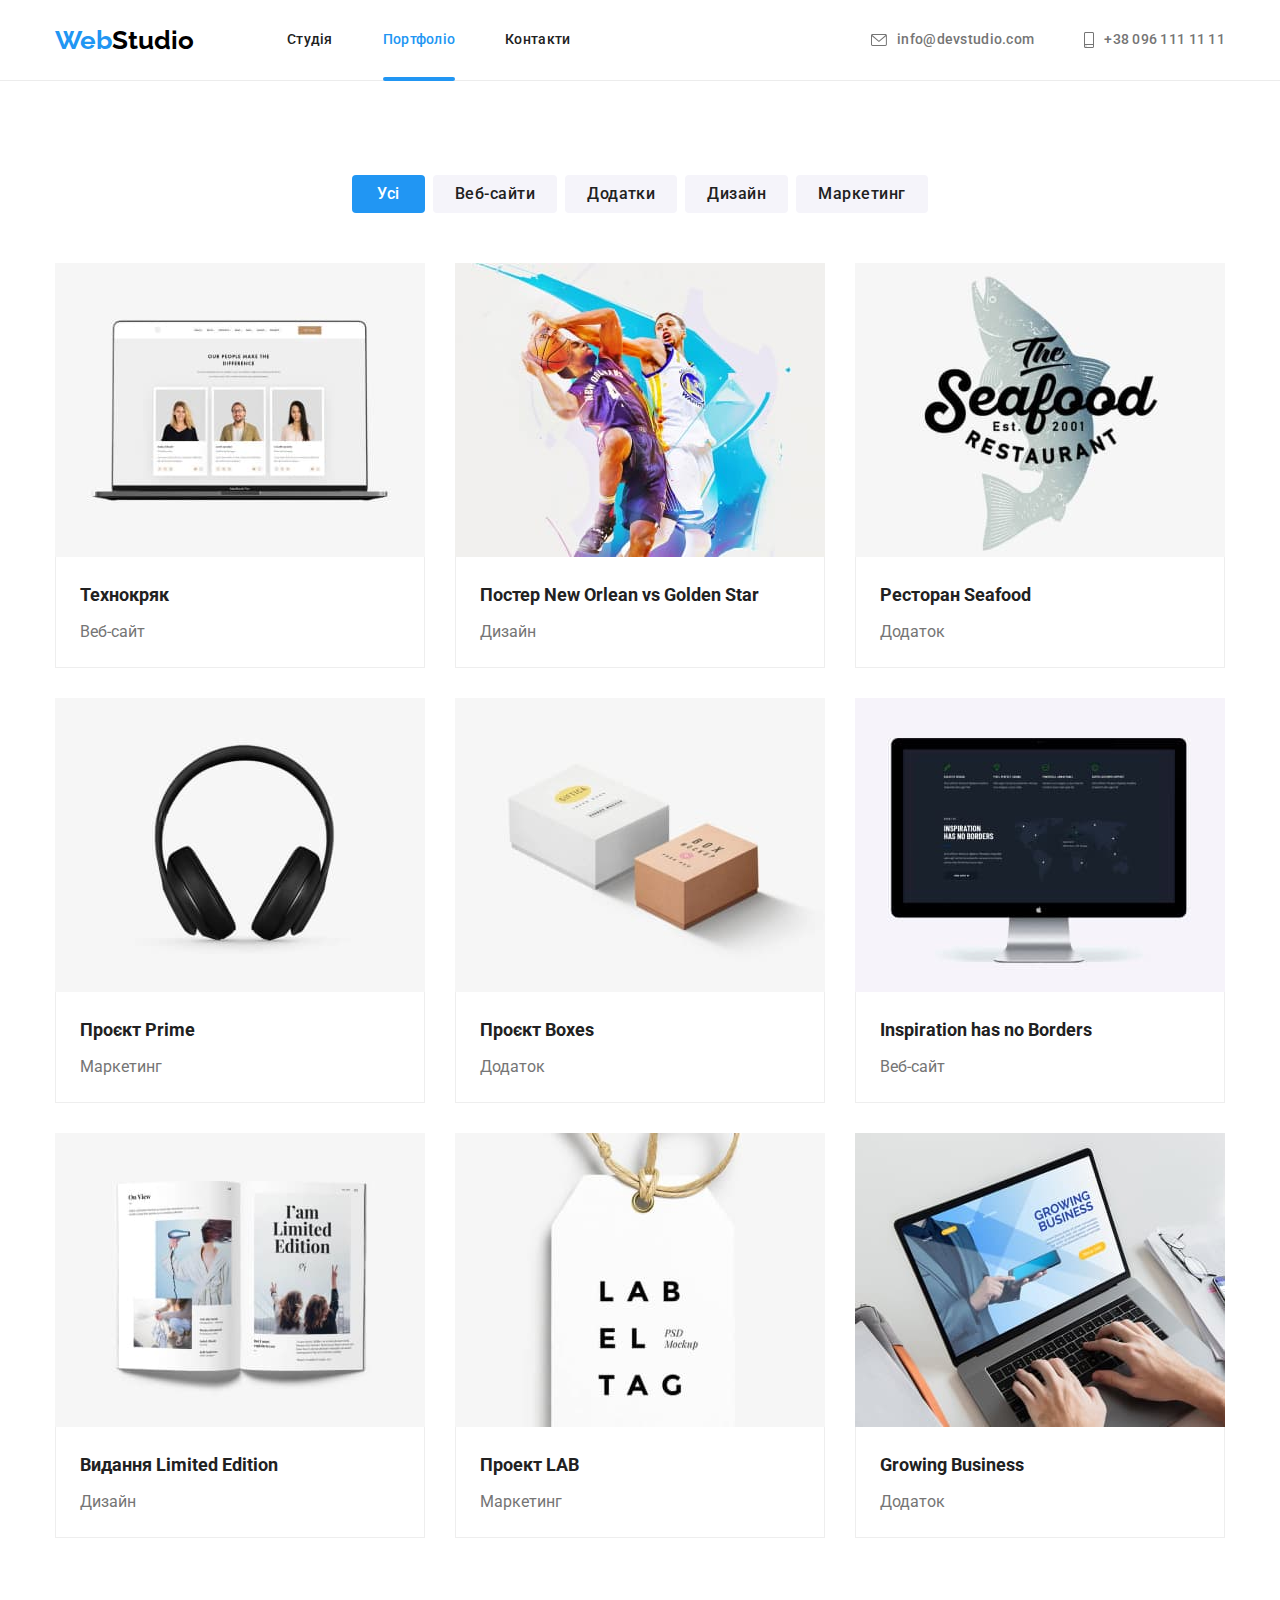
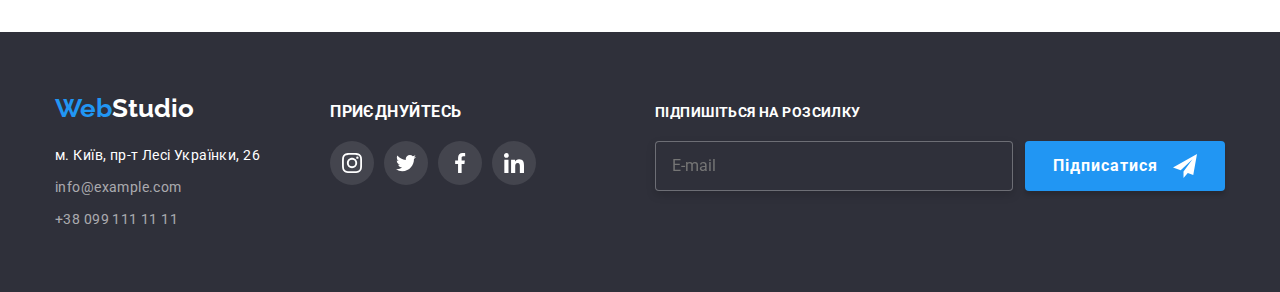
==== portfolio.html @ 2b9a538c "фото та футер" ====
<!DOCTYPE html>
<html lang="uk">
<head>
    <meta charset="UTF-8">
    <meta http-equiv="X-UA-Compatible" content="IE=edge">
    <meta name="viewport" content="width=device-width, initial-scale=1.0">
    <title>WebStudio</title>
    <link rel="preconnect" href="https://fonts.googleapis.com"> 
    <link rel="preconnect" href="https://fonts.gstatic.com" crossorigin> 
    <link href="https://fonts.googleapis.com/css2?family=Raleway:wght@700&family=Roboto:wght@400;500;700;900&display=swap" rel="stylesheet">
    <link rel="stylesheet" href="https://cdnjs.cloudflare.com/ajax/libs/modern-normalize/1.1.0/modern-normalize.min.css">
    <link rel="stylesheet" href="./css/main.min.css">
</head>
<body>
    <header class="header">
        <div class="conteiner">
            <nav class="navigation">  
                <span class="logo navigation__logo">
                    <a class="logo__wed link" href="/" lang="en">Web<span class="logo__studio--dark link">Studio</span> </a> 
                </span> 
                    <ul class="navigation__list link list">
                        <li class="navigation__page"> <a  class="navigation__link link" href="./index.html">Студія</a></li>
                        <li class="navigation__page"> <a class="navigation__link navigation__link--active link" href="./portfolio.html">Портфоліо</a></li>
                        <li class="navigation__page"> <a class="navigation__link link" href="#">Контакти</a></li>
                    </ul>
                </nav> 
                <ul class="contacts header__contacts list">
                    <li class="contacts__items">
                        <a href="moilto:info@devstudio.com" class="contacts__link link">
                            <svg class="contacts__icon" width="16" height="12"> 
                                <use href="./images/symbol-defs.svg#icon-envelope"></use>
                            </svg> 
                            info@devstudio.com </a></li>
                    <li class="contacts__items"> 
                        <a href="tel:+380961111111" class="contacts__link link">
                            <svg class="contacts__icon" width="10" height="16">
                                <use href="./images/symbol-defs.svg#icon-smartphone"></use>
                            </svg>
                            +38 096 111 11 11</a> 
                    </li> 
                </ul>
        </div>
    </header>
    <main>
        <section class="main section">
            <div class="choose conteiner">
                <h1 class="visually-hidden">Портфоліо робіт студії</h1>
                <ul class="choose__conteiner">
                    <li class="choose__list list">
                        <button class="choose__btn choose__btn--first choose__btn--active" type="button"> Усі </button>
                    </li>
                    <li class="choose__list list">
                        <button class="choose__btn" type="button"> Веб-сайти </button>
                    </li>
                    <li class="choose__list list">
                        <button class="choose__btn" type="button"> Додатки </button>
                    </li>
                    <li class="choose__list list">
                        <button class="choose__btn" type="button"> Дизайн </button>
                    </li>
                    <li class="choose__list list">
                        <button class="choose__btn" type="button"> Маркетинг </button>
                    </li>
                </ul>
                <ul class="portfolio main__portfolio list">
                    <li class="portfolio__list">
                        <a href="" class="portfolio__link link"> 
                            <div class="portfolio__box">
                                <img src="./images/project-1.jpg" alt="проект веб-сайта" class="portfolio__img" width="370">
                                    <div class="portfolio__overlay">
                                        <p class="portfolio__text">Ресурс пропонує комплексні пропозиції з різним рівнем функціоналу та сервісів. Все це дозволить відвідувачу отримати вичерпні відомості про компанію чи приватну особу.</p>
                                    </div>
                                </div>
                            <div class="portfolio__conteiner">
                                    <h2 class="portfolio__title"> Технокряк</h2>
                                    <p class="portfolio__after-title">Веб-сайт</p> 
                            </div> 
                        </a>     
                    </li>
                    <li class="portfolio__list">
                        <a href="" class="portfolio__link link"> 
                            <div class="portfolio__box">
                                <img src="./images/project-2.jpg" alt="проект дизайна" class="portfolio__img" width="370">
                                <div class="portfolio__overlay">
                                    <p class="portfolio__text">Ресурс пропонує комплексні пропозиції з різним рівнем функціоналу та сервісів. Все це дозволить відвідувачу отримати вичерпні відомості про компанію чи приватну особу.</p>
                                </div>
                            </div>
                            <div class="portfolio__conteiner">
                                <h2 class="portfolio__title">Постер <span lang="en"> New Orlean vs Golden Star</span></h2>
                                <p class="portfolio__after-title">Дизайн</p>
                            </div> 
                        </a>
                    </li>
                    <li class="portfolio__list">
                        <a href="" class="portfolio__link link"> 
                            <div class="portfolio__box">
                                <img src="./images/project-3.jpg" alt="проект приложения" class="portfolio__img" width="370">
                                <div class="portfolio__overlay">
                                    <p class="portfolio__text">Ресурс пропонує комплексні пропозиції з різним рівнем функціоналу та сервісів. Все це дозволить відвідувачу отримати вичерпні відомості про компанію чи приватну особу.</p>
                                </div>
                            </div>
                            <div class="portfolio__conteiner">
                                <h2 class="portfolio__title">Ресторан <span lang="en">Seafood</span></h2>
                                <p class="portfolio__after-title">Додаток</p>
                            </div> 
                        </a>
                    </li>
                    <li class="portfolio__list">
                        <a href="" class="portfolio__link link"> 
                            <div class="portfolio__box">
                                <img src="./images/project-4.jpg" alt="проект маркетинга" class="portfolio__img" width="370">
                                <div class="portfolio__overlay">
                                    <p class="portfolio__text">Ресурс пропонує комплексні пропозиції з різним рівнем функціоналу та сервісів. Все це дозволить відвідувачу отримати вичерпні відомості про компанію чи приватну особу.</p>
                                </div>
                            </div>  
                            <div class="portfolio__conteiner">
                                    <h2 class="portfolio__title">Проєкт <span lang="en">Prime</span></h2>
                                    <p class="portfolio__after-title">Маркетинг</p>
                            </div> 
                        </a>
                    </li>
                    <li class="portfolio__list">
                        <a href="" class="portfolio__link link"> 
                            <div class="portfolio__box">
                                <img src="./images/project-5.jpg" alt="проект маркетинга" class="portfolio__img" width="370">
                                <div class="portfolio__overlay">
                                    <p class="portfolio__text">Ресурс пропонує комплексні пропозиції з різним рівнем функціоналу та сервісів. Все це дозволить відвідувачу отримати вичерпні відомості про компанію чи приватну особу.</p>
                                </div>
                            </div>
                            <div class="portfolio__conteiner">
                                <h2 class="portfolio__title">Проєкт <span lang="en">Boxes</span></h2>
                                <p class="portfolio__after-title">Додаток</p>
                            </div> 
                        </a>
                    </li>
                    <li class="portfolio__list">
                        <a href="" class="portfolio__link link"> 
                            <div class="portfolio__box">
                                <img src="./images/project-6.jpg" alt="проект веб-сайта" class="portfolio__img" width="370">
                                <div class="portfolio__overlay">
                                    <p class="portfolio__text">Ресурс пропонує комплексні пропозиції з різним рівнем функціоналу та сервісів. Все це дозволить відвідувачу отримати вичерпні відомості про компанію чи приватну особу.</p>
                                </div>
                            </div>
                            <div class="portfolio__conteiner">
                                <h2 class="portfolio__title" lang="en">Inspiration has no Borders</h2>
                                <p class="portfolio__after-title">Веб-сайт</p>
                            </div> 
                        </a>
                    </li>
                    <li class="portfolio__list">
                        <a href="" class="portfolio__link link"> 
                            <div class="portfolio__box">
                                <img src="./images/project-7.jpg" alt="проект дизайна" class="portfolio__img" width="370">
                                <div class="portfolio__overlay">
                                    <p class="portfolio__text">Ресурс пропонує комплексні пропозиції з різним рівнем функціоналу та сервісів. Все це дозволить відвідувачу отримати вичерпні відомості про компанію чи приватну особу.</p>
                                </div>
                            </div>
                            <div class="portfolio__conteiner">
                                 <h2 class="portfolio__title">Видання <span lang="en">Limited Edition</span></h2>
                                 <p class="portfolio__after-title">Дизайн</p>
                            </div> 
                        </a>
                    </li>
                    <li class="portfolio__list">
                        <a href="" class="portfolio__link link">
                            <div class="portfolio__box">
                                <img src="./images/project-8.jpg" alt="поект маркетинга"  class="portfolio__img" width="370">
                                <div class="portfolio__overlay">
                                    <p class="portfolio__text">Ресурс пропонує комплексні пропозиції з різним рівнем функціоналу та сервісів. Все це дозволить відвідувачу отримати вичерпні відомості про компанію чи приватну особу.</p>
                                </div>
                            </div> 
                            <div class="portfolio__conteiner">
                                <h2 class="portfolio__title">Проект <span lang="en">LAB</span></h2>
                                <p class="portfolio__after-title">Маркетинг</p>
                            </div> </a>
                    </li>
                    <li class="portfolio__list">
                        <a href="" class="portfolio__link link"> 
                            <div class="portfolio__box">
                                <img src="./images/project-9.jpg" alt="проект додатку" class="portfolio__img" width="370">
                                <div class="portfolio__overlay">
                                    <p class="portfolio__text">Ресурс пропонує комплексні пропозиції з різним рівнем функціоналу та сервісів. Все це дозволить відвідувачу отримати вичерпні відомості про компанію чи приватну особу.</p>
                                </div>
                            </div>
                            <div class="portfolio__conteiner">
                                 <h2 class="portfolio__title" lang="en">Growing Business</h2>
                                <p class="portfolio__after-title">Додаток</p>
                            </div></a>
                    </li>
                </ul>
            </div>
        </section>
    </main>
    <footer class="footer">
        <div class="footer__conteiner conteiner"> 
            <div>
                <span class="logo footer__logo">
                    <a class="logo__wed link" href="/" lang="en">Web<span class="logo__studio--light link">Studio</span> </a> 
                </span> 
                 <address class="footer__contacts">
                    <ul class="footer__list">
                         <li class="footer__items list link">
                            <a href="https://goo.gl/maps/YGyB6HcbsNwQqxCWA" class="footer__address link"> м. Київ, пр-т Лесі Українки, 26</a>
                        </li>
                         <li class="footer__items list link">
                             <a href="moilto:info@example.com"  class="footer__mail link" target="_blank" rel="noopener noreferrer"> info@example.com </a>
                        </li>
                        <li class="footer__items list link">
                             <a href="tel:+380991111111" class="footer__tel link"> +38 099 111 11 11</a>
                        </li>
                    </ul> 
                 </address>
            </div>
            <div class="slogan footer__slogan">
                <p class="slogan__title">приєднуйтесь</p>
                <ul class="slogan__list profile">
                    <li class="profile__list list">
                        <a href="#" class="profile__link profile__link--footer">
                            <svg class="profile__icon" width="20" height="20">
                                <use href="./images/symbol-defs.svg#icon-instagram-2"></use>
                            </svg>
                        </a>
                    </li>
                    <li class="profile__list list">
                        <a href="#" class="profile__link profile__link--footer">
                            <svg class="profile__icon" width="20" height="20">
                                <use href="./images/symbol-defs.svg#icon-twitter-1"></use>
                            </svg>
                        </a>
                    </li>
                    <li class="profile__list list">
                        <a href="#" class="profile__link profile__link--footer">
                            <svg class="profile__icon" width="20" height="20">
                                <use href="./images/symbol-defs.svg#icon-facebook-1"></use>
                            </svg>
                        </a>
                    </li>
                    <li class="profile__list list">
                        <a href="#" class="profile__link profile__link--footer">
                            <svg class="profile__icon" width="20" height="20">
                                <use href="./images/symbol-defs.svg#icon-linkedin-1"></use>
                            </svg>
                        </a>
                    </li>
                </ul>
            </div>
            <div class="footer__form signature">
                <p class="signature__title">підпишіться на розсилку </p>
                <form class="signature__form">
                    <label class="signature__label" for="mail"></label>
                    <input  class="signature__input" type="email" name="mail" id="mail" placeholder="E-mail">
                    <button class="signature__btn" type="submit">Підписатися
                        <svg class="signature__icon" width="24" height="24">
                            <use href="./images/symbol-defs.svg#icon-icon-send"></use>
                        </svg>
                    </button>
                </form>
            </div>
        </div>   
    </footer>

</body>
</html>
---- css/main.min.css ----
:root{--header-color: #212121;--light-header-color:#FFFFFF;--text-color:#757575;--logo-accent-color: #2196F3;--logo-dark-color: #000000;--logo-light-color: #FFFFFF;--btn-color: #2196F3;--btn-portfolio-color: #F5F4FA;--active-color: #2196F3;--btn-text-active-color: #FFFFFF;--main-background-color: #FFFFFF;--hero-backgroud-color: #2F303A;--our-team-background-color: #F5F4FA;--after-hero-icon-background-color: #F5F4FA;--our-team-foto-background-color: #FFFFFF;--footer-background-color: #2F303A;--footer-address-color: rgba(255, 255, 255, 0.6)}p,h1,h2,h3,h4,h5,h6{margin:0}ul,ol{margin:0;padding:0}img{display:block;max-width:100%;width:100%;height:auto}.list{list-style:none}.link{text-decoration:none}body{font-family:"Roboto",sans-serif;color:var(--header-color);background:var(--main-background-color)}.visually-hidden{position:absolute;width:1px;height:1px;margin:-1px;border:0;padding:o;white-space:nowrap;clip-path:inset(100%);clip:rect(0 0 0 0);overflow:hidden}.conteiner{width:100%;max-width:1200px;padding:0 15px;margin-left:auto;margin-right:auto}@media screen and (min-width: 480px){.conteiner{max-width:480px}}@media screen and (min-width: 768px){.conteiner{max-width:768px}}@media screen and (min-width: 1200px){.conteiner{max-width:1200px}}.section{padding:60px 0px}@media screen and (min-width: 1200px){.section{padding:94px 0px}}.logo{font-family:"Raleway",sans-serif;font-size:26px;line-height:1.24;font-weight:700;font-weight:700;font-size:26px;line-height:1.24}.logo__wed{color:var(--logo-accent-color)}.logo__studio--dark{color:var(--logo-dark-color)}.logo__studio--light{color:var(--logo-light-color)}.header{border-bottom:1px solid #ececec}.header .conteiner{display:flex}@media screen and (max-width: 767px){.header{display:none}}.navigation{display:flex}.navigation__logo{margin-right:93px;padding-top:24px;padding-bottom:24px}.navigation__list{display:flex;align-items:center}.navigation__page:not(:last-child){margin-right:50px}.navigation__link{position:relative;display:block;padding:32px 0;color:inherit;font-size:14px;line-height:1.14;font-weight:500;letter-spacing:.02em;transition:color 250ms cubic-bezier(0.4, 0, 0.2, 1)}.navigation__link--active{color:var(--active-color)}.navigation__link--active::after{content:"";position:absolute;left:0;bottom:-1.5%;display:block;width:100%;height:4px;border-radius:2px;background-color:var(--active-color)}.header__contacts{display:flex;margin-left:auto}.contacts__items:not(:last-child){margin-right:50px}.contacts__link{display:flex;align-items:center;padding:32px 0;font-size:14px;line-height:1.14;font-weight:500;letter-spacing:.02em;color:var(--text-color);transition:color 250ms cubic-bezier(0.4, 0, 0.2, 1)}.contacts__link:hover,.contacts__link:focus{color:var(--active-color)}.contacts__icon{margin-right:10px;fill:currentColor}.navigation__page:hover,.navigation__page:focus{color:var(--active-color)}.hero{margin:0 auto;height:100%;width:480px;background:var(--hero-backgroud-color);background-image:linear-gradient(to right, rgba(47, 48, 58, 0.4), rgba(47, 48, 58, 0.4)),url(../images/bg.jpg);background-repeat:no-repeat;background-position:column}.hero .conteiner{width:696px}.hero__title{margin:0;margin-bottom:30px;font-size:44px;line-height:1.36;font-weight:900;letter-spacing:.06em;color:var(--light-header-color);text-align:center;text-transform:uppercase}.hero__btn{display:block;margin:0 auto;padding:10px 32px;background:var(--btn-color);box-shadow:0px 4px 4px rgba(0,0,0,.15);border-radius:4px;border:rgba(0,0,0,0);font-size:16px;line-height:1.87;font-weight:700;letter-spacing:.06em;font-family:inherit;color:var(--light-header-color);transition:background 250ms cubic-bezier(0.4, 0, 0.2, 1)}.hero__btn:hover{background:#188ceb}.after-hero__list{display:flex;flex-wrap:wrap;gap:30px}.after-hero__item{width:100%}@media screen and (min-width: 768px){.after-hero__item{width:calc((100% - 30px)/2)}}@media screen and (min-width: 1200px){.after-hero__item{width:calc((100% - 90px)/4)}}.after-hero__conteiner{height:120px;background-color:var(--after-hero-icon-background-color);border-radius:4px;display:flex;align-items:center;justify-content:center}.after-hero__subtitle{text-align:center;margin-top:30px;font-size:14px;line-height:1.14;font-weight:700;letter-spacing:.03em;text-transform:uppercase;color:var(--header-color)}@media screen and (min-width: 768px){.after-hero__subtitle{text-align:left}}.after-hero__text{margin-top:10px;font-size:14px;line-height:1.71;letter-spacing:.03em;font-size:14px;line-height:1.71;letter-spacing:.03em;color:var(--text-color)}.work{padding-top:0}@media screen and (max-width: 1199px){.work{display:none}}.work__heading{font-size:36px;line-height:1.16;font-weight:700;letter-spacing:.03em;text-align:center;text-align:center;color:var(--header-color)}.work__list{margin-top:50px;display:flex}.work__card:not(:last-child){margin-right:30px}.work__card{position:relative;display:block;max-width:100%;height:auto}.work__img{display:block;max-width:100%;height:auto}.work__overlay{position:absolute;background:rgba(47,48,58,.8);width:100%;height:70px;bottom:0;display:flex;justify-content:center;align-items:center}.work__text{font-size:14px;line-height:1.14;font-weight:700;letter-spacing:.03em;text-transform:uppercase;color:var(--light-header-color)}.team{background:var(--our-team-background-color)}.team__title{font-size:36px;line-height:1.16;font-weight:700;letter-spacing:.03em;text-align:center;text-align:center;color:var(--header-color)}.team__list{display:flex;flex-wrap:wrap;gap:30px;margin-top:50px}.team__items{width:100%}@media screen and (min-width: 768px){.team__items{width:calc((100% - 30px)/2)}}@media screen and (min-width: 1200px){.team__items{width:calc((100% - 90px)/4)}}.developer{background:var(--our-team-foto-background-color);box-shadow:0px 1px 3px rgba(0,0,0,.12),0px 1px 1px rgba(0,0,0,.14),0px 2px 1px rgba(0,0,0,.2);border-radius:0px 0px 4px 4px}.developer__conteiner{padding-top:30px;padding-bottom:24px}.developer__name{font-size:16px;line-height:1.18;font-weight:500;letter-spacing:.03em;text-align:center;color:var(--header-color)}.developer__job{margin-top:10px;text-align:center;font-size:16px;line-height:1.17;font-weight:400;letter-spacing:.03em;line-height:1.18;color:var(--text-color)}.developer__profile{display:flex;justify-content:center;gap:10px;margin-top:16px}.profile__list{display:flex;align-items:center;justify-content:center}.profile__link{display:flex;align-items:center;justify-content:center;width:44px;height:44px;border-radius:50%;color:#afb1b8;transition:color 250ms cubic-bezier(0.4, 0, 0.2, 1),background-color 250ms cubic-bezier(0.4, 0, 0.2, 1)}.profile__link:hover,.profile__link:focus{background-color:var(--active-color);color:#fff}.profile__icon{fill:currentColor}.profile__link--footer{color:#fff;background-color:rgba(255,255,255,.1)}.profile__link--footer:hover,.profile__link--footer:focus{background-color:var(--active-color)}.client__title{font-size:28px;line-height:1.17;font-weight:700;letter-spacing:.03em;text-align:center}.client__list{display:flex;flex-wrap:wrap;gap:30px;margin-top:30px}.client__items{width:calc((100% - 30px)/2)}@media screen and (min-width: 768px){.client__items{width:calc((100% - 60px)/3)}}@media screen and (min-width: 1200px){.client__items{width:calc((100% - 150px)/6)}}.client__wraper{display:flex;align-items:center;justify-content:center;height:92px;outline:rgba(0,0,0,0);border:1px solid #afb1b8;border-radius:4px;color:#afb1b8;transition:color 250ms cubic-bezier(0.4, 0, 0.2, 1),border-color 250ms cubic-bezier(0.4, 0, 0.2, 1)}.client__wraper:hover,.client__wraper:focus{color:var(--active-color);border-color:var(--active-color)}.client__icon{fill:currentColor}.footer{padding:60px 0;background:var(--footer-background-color)}.footer__conteiner{display:flex}@media screen and (max-width: 767px){.footer__conteiner{flex-direction:column}}@media screen and (min-width: 768px)and (max-width: 1199px){.footer__conteiner{flex-wrap:wrap;align-items:baseline}}@media screen and (min-width: 1200px){.footer__conteiner{align-items:baseline}}@media screen and (min-width: 768px)and (max-width: 1199px){.footer__wraper{padding-left:76px}}@media screen and (max-width: 1199px){.footer__logo{display:flex;justify-content:center}}.footer__contacts{margin-top:20px;font-style:normal}.footer__items:not(:first-child){margin-top:8px}.footer__address{font-size:14px;line-height:1.71;letter-spacing:.03em;color:var(--light-header-color);transition:color 250ms cubic-bezier(0.4, 0, 0.2, 1)}.footer__address:hover,.footer__address:focus{color:var(--active-color)}@media screen and (max-width: 1199px){.footer__address{display:flex;justify-content:center}}.footer__mail,.footer__tel{font-size:14px;line-height:1.71;letter-spacing:.03em;color:var(--footer-address-color);transition:color 250ms cubic-bezier(0.4, 0, 0.2, 1)}.footer__mail:hover,.footer__mail:focus,.footer__mail:hover,.footer__mail:focus,.footer__tel:hover,.footer__tel:focus,.footer__tel:hover,.footer__tel:focus{color:var(--active-color)}@media screen and (max-width: 1199px){.footer__mail,.footer__tel{display:flex;justify-content:center}}@media screen and (max-width: 767px){.footer__slogan{padding-top:60px}}@media screen and (min-width: 768px)and (max-width: 1199px){.footer__slogan{padding-right:89px;margin-left:auto}}@media screen and (min-width: 1200px){.footer__slogan{margin-left:70px}}.slogan__title{font-size:16px;line-height:1.14;font-weight:700;letter-spacing:.03em;text-transform:uppercase;color:var(--logo-light-color)}@media screen and (max-width: 1199px){.slogan__title{text-align:center}}.slogan__list{display:flex;justify-content:center;gap:10px;margin-top:20px}.footer__form{padding-top:60px}@media screen and (min-width: 768px)and (max-width: 1199px){.footer__form{width:100%;margin-left:auto;margin-right:auto}}@media screen and (min-width: 1200px){.footer__form{margin-left:auto;padding-top:0}}.signature__form{margin-top:20px;display:flex}@media screen and (max-width: 1199px){.signature__form{flex-direction:column}}@media screen and (min-width: 768px)and (max-width: 1199px){.signature__form{justify-content:center;align-items:center;margin-left:auto;margin-right:auto}}.signature__title{height:fit-content;font-size:14px;line-height:1.14;font-weight:700;letter-spacing:.03em;text-transform:uppercase;color:var(--logo-light-color)}@media screen and (max-width: 1199px){.signature__title{text-align:center}}.signature__input{padding:15px 16px;color:#fff;background-color:var(--footer-background-color);border:1px solid rgba(255,255,255,.3);filter:drop-shadow(0px 4px 4px rgba(0, 0, 0, 0.15));border-radius:4px;outline:none;transition:border-color 250ms cubic-bezier(0.4, 0, 0.2, 1)}.signature__input:hover,.signature__input:focus{border-color:var(--active-color)}@media screen and (max-width: 1199px){.signature__input{width:100%;max-width:450px}}@media screen and (min-width: 1200px){.signature__input{width:358px;margin-right:12px}}.signature__btn{position:relative;display:flex;align-items:center;width:200px;font-family:inherit;font-size:16px;line-height:1.87;font-weight:700;letter-spacing:.06em;color:var(--btn-text-active-color);background:var(--btn-color);box-shadow:0px 4px 4px rgba(0,0,0,.15);border-radius:4px;border:rgba(0,0,0,0);padding:0;padding-left:28px;cursor:pointer;margin-left:auto;margin-right:auto}@media screen and (max-width: 1199px){.signature__btn{height:50px;margin-top:20px}}.signature__icon{position:absolute;left:148px;top:13px;fill:currentColor}.choose__conteiner{display:flex;flex-wrap:wrap;gap:15px 8px;justify-content:flex-start}@media screen and (min-width: 768px){.choose__conteiner{justify-content:center}}.choose__btn{display:inline-block;text-align:center;padding:6px 22px;width:100%;font-family:inherit;font-size:16px;line-height:1.625;font-weight:500;letter-spacing:.03em;color:var(--header-color);background:var(--btn-portfolio-color);border:rgba(0,0,0,0);border-radius:4px;cursor:pointer;transition:background 250ms cubic-bezier(0.4, 0, 0.2, 1),color 250ms cubic-bezier(0.4, 0, 0.2, 1),box-shadow 250ms cubic-bezier(0.4, 0, 0.2, 1)}.choose__btn--first{padding:6px 25px}.choose__btn--active{background:var(--active-color);color:var(--btn-text-active-color)}.choose__btn:hover,.choose__btn:focus{background:var(--active-color);color:var(--btn-text-active-color);box-shadow:0px 3px 1px rgba(0,0,0,.1),0px 1px 2px rgba(0,0,0,.08),0px 2px 2px rgba(0,0,0,.12)}.main__portfolio{margin-top:50px;display:flex;flex-wrap:wrap;gap:30px}.portfolio__list{width:100%;transition:box-shadow 250ms cubic-bezier(0.4, 0, 0.2, 1)}.portfolio__list:hover,.portfolio__list:focus{box-shadow:0px 1px 1px rgba(0,0,0,.12),0px 4px 4px rgba(0,0,0,.06),1px 4px 6px rgba(0,0,0,.16)}@media screen and (min-width: 768px){.portfolio__list{width:calc((100% - 30px)/2)}}@media screen and (min-width: 1200px){.portfolio__list{width:calc((100% - 60px)/3)}}.portfolio__box{position:relative;overflow:hidden}.portfolio__overlay{position:absolute;top:0;left:0;background-color:rgba(33,150,243,.9);display:block;padding:77px 24px;transform:translateY(101%);transition:transform 250ms cubic-bezier(0.4, 0, 0.2, 1)}.portfolio__link:hover .portfolio__overlay,.portfolio__link:focus .portfolio__overlay{transform:translateY(0)}.portfolio__text{font-size:18px;line-height:1.56;font-weight:400;letter-spacing:.03em;color:var(--light-header-color)}.portfolio__link{display:flex;flex-direction:column}.portfolio__conteiner{flex-grow:1;padding:20px 24px;border:1px solid #eee;border-top:none}.portfolio__title{font-size:18px;line-height:2;font-weight:700;color:var(--header-color)}.portfolio__after-title{margin-top:4px;font-size:16px;line-height:1.87;color:var(--text-color)}.backdrop{position:fixed;top:0;left:0;width:100%;height:100%;background-color:rgba(0,0,0,.2);transition:opacity 250ms cubic-bezier(0.4, 0, 0.2, 1),visibility 250ms cubic-bezier(0.4, 0, 0.2, 1)}.backdrop.is-hidden{visibility:hidden;opacity:0;pointer-events:none}.backdrop.is-hidden .modal{transform:translate(-50%, -50%) scale(0.5)}.modal{position:absolute;top:50%;left:50%;transform:translate(-50%, -50%) scale(1);height:581px;width:528px;padding:40px;background-color:var(--main-background-color);box-shadow:0px 1px 3px rgba(0,0,0,.12),0px 1px 1px rgba(0,0,0,.14),0px 2px 1px rgba(0,0,0,.2);border-radius:4px;transition:transform 250ms cubic-bezier(0.4, 0, 0.2, 1)}.modal__btn{position:absolute;top:8px;right:8px;display:flex;align-items:center;justify-content:center;color:#212121;width:30px;height:30px;background-color:var(--main-background-color);border:1px solid rgba(0,0,0,.1);border-radius:50%;cursor:pointer}.modal__btn:hover,.modal__btn:focus{color:var(--active-color)}.modal__close-icon{fill:currentColor}.service__title{font-size:20px;line-height:1.15;font-weight:700;letter-spacing:.03em;text-align:center;margin-bottom:12px}.service__conteiner{display:flex;flex-direction:column;margin-bottom:10px}.service__label{margin-bottom:4px;font-size:12px;line-height:1.16;font-weight:400;letter-spacing:.01em;color:var(--text-color)}.service__wraper{position:relative}.service__input{font:inherit;width:100%;height:40px;padding-top:14px;padding-bottom:14px;padding-left:42px;border:1px solid rgba(33,33,33,.2);border-radius:4px;cursor:pointer;transition:border-color 250ms cubic-bezier(0.4, 0, 0.2, 1);outline:none}.service__input:focus,.service__input:hover{border-color:var(--active-color)}.service__icon{position:absolute;top:50%;left:15px;transform:translateY(-50%);display:inline-block;transition:fill 250ms cubic-bezier(0.4, 0, 0.2, 1)}.service__input:focus+.service__icon,.service__input:hover+.service__icon{fill:var(--active-color)}.service__coment{display:flex;flex-direction:column;margin-bottom:20px;font-size:12px;line-height:1.16;font-weight:400}.service__textare{padding:12px 16px;cursor:pointer;resize:none;outline:none;border:1px solid rgba(33,33,33,.2);border-radius:4px;transition:border-color 250ms cubic-bezier(0.4, 0, 0.2, 1)}.service__textare::placeholder{font-size:12px;line-height:1.16;font-weight:400;letter-spacing:.01em;color:rgba(117,117,117,.5)}.service__textare:focus,.service__textare:hover{border-color:var(--active-color)}.service__checkbox{margin-bottom:30px;padding:0 12px}.checkbox__label{display:flex;align-items:center;justify-content:space-evenly;font:inherit;font-size:14px;line-height:1.71;font-weight:400;letter-spacing:.03em;color:var(--text-color)}.checkbox__icon{width:16px;height:15px;border:2px solid #212121;border-radius:4px}.checkbox__input:checked~.checkbox__icon{border-color:var(--active-color);background-color:var(--active-color);background-image:url(../images/icon_check.svg);background-size:contain;background-origin:border-box}.checkbox__link{color:var(--active-color)}.service__btn{display:flex;align-items:center;text-align:center;margin-left:auto;margin-right:auto;padding:10px 52px;font:inherit;letter-spacing:.06em;color:var(--btn-text-active-color);background:var(--btn-color);box-shadow:0px 4px 4px rgba(0,0,0,.15);border-radius:4px;border:rgba(0,0,0,0);cursor:pointer;transition:background-color 250ms cubic-bezier(0.4, 0, 0.2, 1)}.service__btn:focus,.service__btn:hover{background-color:#188ce8}/*# sourceMappingURL=main.min.css.map */
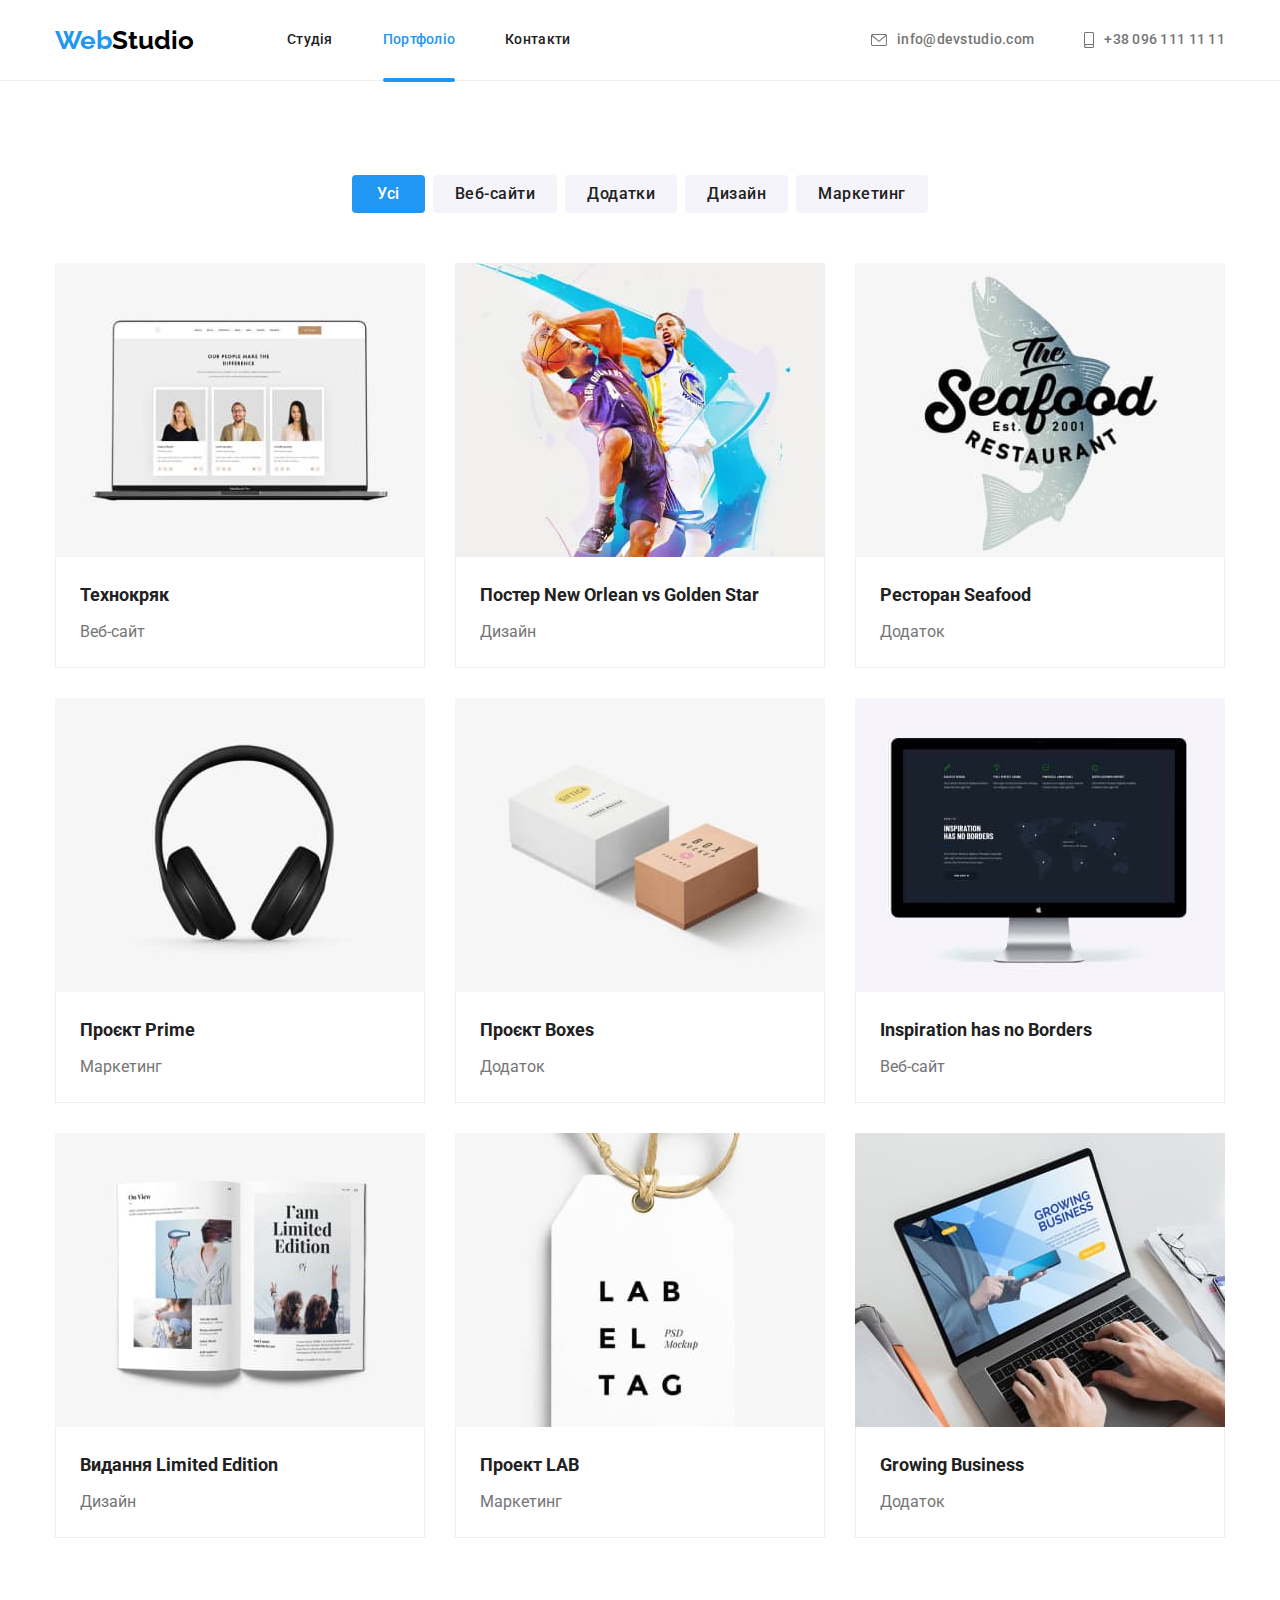
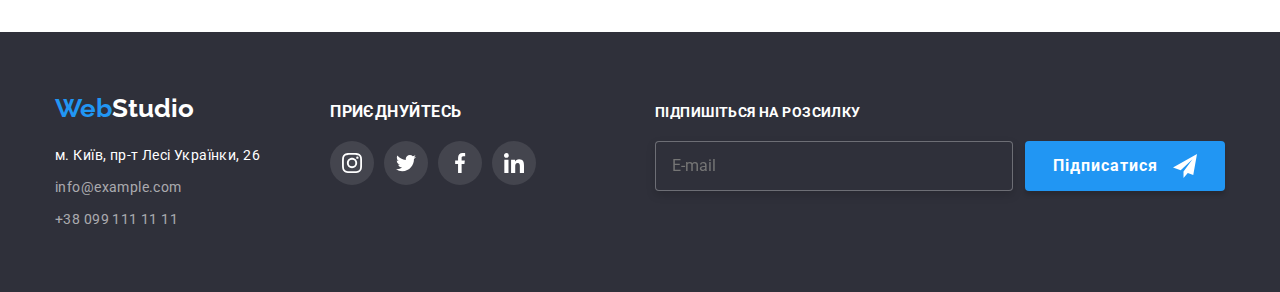
==== commit 7f061b4f: "студія, портфоліо" ====
--- a/portfolio.html
+++ b/portfolio.html
@@ -27,13 +27,13 @@
                 <ul class="contacts header__contacts list">
                     <li class="contacts__items">
                         <a href="moilto:info@devstudio.com" class="contacts__link link">
-                            <svg class="contacts__icon" width="16" height="12"> 
+                            <svg class="contacts__icon contacts__icon--mail"> 
                                 <use href="./images/symbol-defs.svg#icon-envelope"></use>
                             </svg> 
                             info@devstudio.com </a></li>
                     <li class="contacts__items"> 
                         <a href="tel:+380961111111" class="contacts__link link">
-                            <svg class="contacts__icon" width="10" height="16">
+                            <svg class="contacts__icon contacts__icon--tel">
                                 <use href="./images/symbol-defs.svg#icon-smartphone"></use>
                             </svg>
                             +38 096 111 11 11</a> 
@@ -66,7 +66,21 @@
                     <li class="portfolio__list">
                         <a href="" class="portfolio__link link"> 
                             <div class="portfolio__box">
-                                <img src="./images/project-1.jpg" alt="проект веб-сайта" class="portfolio__img" width="370">
+                                <picture>
+                                    <source srcset="./images/project-desk-1x-1.jpg 1x, 
+                                    ./images/project-desk-2x-1.jpg 2x"
+                                    media="(min-width: 1200px)"
+                                    />
+                                    <source srcset="./images/project-tab-1x-1.jpg 1x, 
+                                    ./images/project-tab-2x-1.jpg 2x"
+                                    media="(min-width: 768px)"
+                                    />
+                                    <source srcset="./images/project-mob-1x-1.jpg 1x, 
+                                    ./images/project-mob-2x-1.jpg 2x"
+                                    media="(max-width: 767px)"
+                                    />
+                                    <img src="./images/project-desk-1x-1.jpg" alt="проект веб-сайта" class="portfolio__img" width="370">
+                                </picture> 
                                     <div class="portfolio__overlay">
                                         <p class="portfolio__text">Ресурс пропонує комплексні пропозиції з різним рівнем функціоналу та сервісів. Все це дозволить відвідувачу отримати вичерпні відомості про компанію чи приватну особу.</p>
                                     </div>
@@ -80,7 +94,21 @@
                     <li class="portfolio__list">
                         <a href="" class="portfolio__link link"> 
                             <div class="portfolio__box">
-                                <img src="./images/project-2.jpg" alt="проект дизайна" class="portfolio__img" width="370">
+                                <picture>
+                                    <source srcset="./images/project-desk-1x-2.jpg 1x, 
+                                    ./images/project-desk-2x-2.jpg 2x"
+                                    media="(min-width: 1200px)"
+                                    />
+                                    <source srcset="./images/project-tab-1x-2.jpg 1x, 
+                                    ./images/project-tab-2x-2.jpg 2x"
+                                    media="(min-width: 768px)"
+                                    />
+                                    <source srcset="./images/project-mob-1x-2.jpg 1x, 
+                                    ./images/project-mob-2x-2.jpg 2x"
+                                    media="(max-width: 767px)"
+                                    />
+                                    <img src="./images/project-desk-1x-2.jpg" alt="проект дизайна" class="portfolio__img" width="370">
+                                </picture> 
                                 <div class="portfolio__overlay">
                                     <p class="portfolio__text">Ресурс пропонує комплексні пропозиції з різним рівнем функціоналу та сервісів. Все це дозволить відвідувачу отримати вичерпні відомості про компанію чи приватну особу.</p>
                                 </div>
@@ -94,7 +122,21 @@
                     <li class="portfolio__list">
                         <a href="" class="portfolio__link link"> 
                             <div class="portfolio__box">
-                                <img src="./images/project-3.jpg" alt="проект приложения" class="portfolio__img" width="370">
+                                <picture>
+                                    <source srcset="./images/project-desk-1x-3.jpg 1x, 
+                                    ./images/project-desk-2x-3.jpg 2x"
+                                    media="(min-width: 1200px)"
+                                    />
+                                    <source srcset="./images/project-tab-1x-3.jpg 1x, 
+                                    ./images/project-tab-2x-3.jpg 2x"
+                                    media="(min-width: 768px)"
+                                    />
+                                    <source srcset="./images/project-mob-1x-3.jpg 1x, 
+                                    ./images/project-mob-2x-3.jpg 2x"
+                                    media="(max-width: 767px)"
+                                    />
+                                    <img src="./images/project-desk-1x-3.jpg" alt="проект приложения" class="portfolio__img" width="370">
+                                </picture> 
                                 <div class="portfolio__overlay">
                                     <p class="portfolio__text">Ресурс пропонує комплексні пропозиції з різним рівнем функціоналу та сервісів. Все це дозволить відвідувачу отримати вичерпні відомості про компанію чи приватну особу.</p>
                                 </div>
@@ -108,7 +150,21 @@
                     <li class="portfolio__list">
                         <a href="" class="portfolio__link link"> 
                             <div class="portfolio__box">
-                                <img src="./images/project-4.jpg" alt="проект маркетинга" class="portfolio__img" width="370">
+                                <picture>
+                                    <source srcset="./images/project-desk-1x-4.jpg 1x, 
+                                    ./images/project-desk-2x-4.jpg 2x"
+                                    media="(min-width: 1200px)"
+                                    />
+                                    <source srcset="./images/project-tab-1x-4.jpg 1x, 
+                                    ./images/project-tab-2x-4.jpg 2x"
+                                    media="(min-width: 768px)"
+                                    />
+                                    <source srcset="./images/project-mob-1x-4.jpg 1x, 
+                                    ./images/project-mob-2x-4.jpg 2x"
+                                    media="(max-width: 767px)"
+                                    />
+                                    <img src="./images/project-desk-1x-4.jpg" alt="проект маркетинга" class="portfolio__img" width="370">
+                                </picture> 
                                 <div class="portfolio__overlay">
                                     <p class="portfolio__text">Ресурс пропонує комплексні пропозиції з різним рівнем функціоналу та сервісів. Все це дозволить відвідувачу отримати вичерпні відомості про компанію чи приватну особу.</p>
                                 </div>
@@ -122,7 +178,21 @@
                     <li class="portfolio__list">
                         <a href="" class="portfolio__link link"> 
                             <div class="portfolio__box">
-                                <img src="./images/project-5.jpg" alt="проект маркетинга" class="portfolio__img" width="370">
+                                <picture>
+                                    <source srcset="./images/project-desk-1x-5.jpg 1x, 
+                                    ./images/project-desk-2x-5.jpg 2x"
+                                    media="(min-width: 1200px)"
+                                    />
+                                    <source srcset="./images/project-tab-1x-5.jpg 1x, 
+                                    ./images/project-tab-2x-5.jpg 2x"
+                                    media="(min-width: 768px)"
+                                    />
+                                    <source srcset="./images/project-mob-1x-5.jpg 1x, 
+                                    ./images/project-mob-2x-5.jpg 2x"
+                                    media="(max-width: 767px)"
+                                    />
+                                    <img src="./images/project-desk-1x-5.jpg" alt="проект маркетинга" class="portfolio__img" width="370">
+                                </picture> 
                                 <div class="portfolio__overlay">
                                     <p class="portfolio__text">Ресурс пропонує комплексні пропозиції з різним рівнем функціоналу та сервісів. Все це дозволить відвідувачу отримати вичерпні відомості про компанію чи приватну особу.</p>
                                 </div>
@@ -136,7 +206,21 @@
                     <li class="portfolio__list">
                         <a href="" class="portfolio__link link"> 
                             <div class="portfolio__box">
-                                <img src="./images/project-6.jpg" alt="проект веб-сайта" class="portfolio__img" width="370">
+                                <picture>
+                                    <source srcset="./images/project-desk-1x-6.jpg 1x, 
+                                    ./images/project-desk-2x-6.jpg 2x"
+                                    media="(min-width: 1200px)"
+                                    />
+                                    <source srcset="./images/project-tab-1x-6.jpg 1x, 
+                                    ./images/project-tab-2x-6.jpg 2x"
+                                    media="(min-width: 768px)"
+                                    />
+                                    <source srcset="./images/project-mob-1x-6.jpg 1x, 
+                                    ./images/project-mob-2x-6.jpg 2x"
+                                    media="(max-width: 767px)"
+                                    />
+                                    <img src="./images/project-desk-1x-6.jpg" alt="проект веб-сайта" class="portfolio__img" width="370">
+                                </picture> 
                                 <div class="portfolio__overlay">
                                     <p class="portfolio__text">Ресурс пропонує комплексні пропозиції з різним рівнем функціоналу та сервісів. Все це дозволить відвідувачу отримати вичерпні відомості про компанію чи приватну особу.</p>
                                 </div>
@@ -150,7 +234,21 @@
                     <li class="portfolio__list">
                         <a href="" class="portfolio__link link"> 
                             <div class="portfolio__box">
-                                <img src="./images/project-7.jpg" alt="проект дизайна" class="portfolio__img" width="370">
+                                <picture>
+                                    <source srcset="./images/project-desk-1x-7.jpg 1x, 
+                                    ./images/project-desk-2x-7.jpg 2x"
+                                    media="(min-width: 1200px)"
+                                    />
+                                    <source srcset="./images/project-tab-1x-7.jpg 1x, 
+                                    ./images/project-tab-2x-7.jpg 2x"
+                                    media="(min-width: 768px)"
+                                    />
+                                    <source srcset="./images/project-mob-1x-7.jpg 1x, 
+                                    ./images/project-mob-2x-7.jpg 2x"
+                                    media="(max-width: 767px)"
+                                    />
+                                    <img src="./images/project-desk-1x-7.jpg" alt="проект дизайна" class="portfolio__img" width="370">
+                                </picture> 
                                 <div class="portfolio__overlay">
                                     <p class="portfolio__text">Ресурс пропонує комплексні пропозиції з різним рівнем функціоналу та сервісів. Все це дозволить відвідувачу отримати вичерпні відомості про компанію чи приватну особу.</p>
                                 </div>
@@ -164,7 +262,21 @@
                     <li class="portfolio__list">
                         <a href="" class="portfolio__link link">
                             <div class="portfolio__box">
-                                <img src="./images/project-8.jpg" alt="поект маркетинга"  class="portfolio__img" width="370">
+                                <picture>
+                                    <source srcset="./images/project-desk-1x-8.jpg 1x, 
+                                    ./images/project-desk-2x-8.jpg 2x"
+                                    media="(min-width: 1200px)"
+                                    />
+                                    <source srcset="./images/project-tab-1x-8.jpg 1x, 
+                                    ./images/project-tab-2x-8.jpg 2x"
+                                    media="(min-width: 768px)"
+                                    />
+                                    <source srcset="./images/project-mob-1x-8.jpg 1x, 
+                                    ./images/project-mob-2x-8.jpg 2x"
+                                    media="(max-width: 767px)"
+                                    />
+                                    <img src="./images/project-desk-1x-8.jpg" alt="поект маркетинга"  class="portfolio__img" width="370">
+                                </picture> 
                                 <div class="portfolio__overlay">
                                     <p class="portfolio__text">Ресурс пропонує комплексні пропозиції з різним рівнем функціоналу та сервісів. Все це дозволить відвідувачу отримати вичерпні відомості про компанію чи приватну особу.</p>
                                 </div>
@@ -177,7 +289,22 @@
                     <li class="portfolio__list">
                         <a href="" class="portfolio__link link"> 
                             <div class="portfolio__box">
-                                <img src="./images/project-9.jpg" alt="проект додатку" class="portfolio__img" width="370">
+                                <picture>
+                                    <source srcset="./images/project-desk-1x-9.jpg 1x, 
+                                    ./images/project-desk-2x-9.jpg 2x"
+                                    media="(min-width: 1200px)"
+                                    />
+                                    <source srcset="./images/project-tab-1x-9.jpg 1x, 
+                                    ./images/project-tab-2x-9.jpg 2x"
+                                    media="(min-width: 768px)"
+                                    />
+                                    <source srcset="./images/project-mob-1x-9.jpg 1x, 
+                                    ./images/project-mob-2x-9.jpg 2x"
+                                    media="(max-width: 767px)"
+                                    />
+                                    <img src="./images/project-desk-1x-9.jpg" alt="проект додатку" class="portfolio__img" width="370">
+                                </picture> 
+                                
                                 <div class="portfolio__overlay">
                                     <p class="portfolio__text">Ресурс пропонує комплексні пропозиції з різним рівнем функціоналу та сервісів. Все це дозволить відвідувачу отримати вичерпні відомості про компанію чи приватну особу.</p>
                                 </div>
--- a/css/main.min.css
+++ b/css/main.min.css
@@ -1 +1 @@
-:root{--header-color: #212121;--light-header-color:#FFFFFF;--text-color:#757575;--logo-accent-color: #2196F3;--logo-dark-color: #000000;--logo-light-color: #FFFFFF;--btn-color: #2196F3;--btn-portfolio-color: #F5F4FA;--active-color: #2196F3;--btn-text-active-color: #FFFFFF;--main-background-color: #FFFFFF;--hero-backgroud-color: #2F303A;--our-team-background-color: #F5F4FA;--after-hero-icon-background-color: #F5F4FA;--our-team-foto-background-color: #FFFFFF;--footer-background-color: #2F303A;--footer-address-color: rgba(255, 255, 255, 0.6)}p,h1,h2,h3,h4,h5,h6{margin:0}ul,ol{margin:0;padding:0}img{display:block;max-width:100%;width:100%;height:auto}.list{list-style:none}.link{text-decoration:none}body{font-family:"Roboto",sans-serif;color:var(--header-color);background:var(--main-background-color)}.visually-hidden{position:absolute;width:1px;height:1px;margin:-1px;border:0;padding:o;white-space:nowrap;clip-path:inset(100%);clip:rect(0 0 0 0);overflow:hidden}.conteiner{width:100%;max-width:1200px;padding:0 15px;margin-left:auto;margin-right:auto}@media screen and (min-width: 480px){.conteiner{max-width:480px}}@media screen and (min-width: 768px){.conteiner{max-width:768px}}@media screen and (min-width: 1200px){.conteiner{max-width:1200px}}.section{padding:60px 0px}@media screen and (min-width: 1200px){.section{padding:94px 0px}}.logo{font-family:"Raleway",sans-serif;font-size:26px;line-height:1.24;font-weight:700;font-weight:700;font-size:26px;line-height:1.24}.logo__wed{color:var(--logo-accent-color)}.logo__studio--dark{color:var(--logo-dark-color)}.logo__studio--light{color:var(--logo-light-color)}.header{border-bottom:1px solid #ececec}.header .conteiner{display:flex}@media screen and (max-width: 767px){.header{display:none}}.navigation{display:flex}.navigation__logo{margin-right:93px;padding-top:24px;padding-bottom:24px}.navigation__list{display:flex;align-items:center}.navigation__page:not(:last-child){margin-right:50px}.navigation__link{position:relative;display:block;padding:32px 0;color:inherit;font-size:14px;line-height:1.14;font-weight:500;letter-spacing:.02em;transition:color 250ms cubic-bezier(0.4, 0, 0.2, 1)}.navigation__link--active{color:var(--active-color)}.navigation__link--active::after{content:"";position:absolute;left:0;bottom:-1.5%;display:block;width:100%;height:4px;border-radius:2px;background-color:var(--active-color)}.header__contacts{display:flex;margin-left:auto}.contacts__items:not(:last-child){margin-right:50px}.contacts__link{display:flex;align-items:center;padding:32px 0;font-size:14px;line-height:1.14;font-weight:500;letter-spacing:.02em;color:var(--text-color);transition:color 250ms cubic-bezier(0.4, 0, 0.2, 1)}.contacts__link:hover,.contacts__link:focus{color:var(--active-color)}.contacts__icon{margin-right:10px;fill:currentColor}.navigation__page:hover,.navigation__page:focus{color:var(--active-color)}.hero{margin:0 auto;height:100%;width:480px;background:var(--hero-backgroud-color);background-image:linear-gradient(to right, rgba(47, 48, 58, 0.4), rgba(47, 48, 58, 0.4)),url(../images/bg.jpg);background-repeat:no-repeat;background-position:column}.hero .conteiner{width:696px}.hero__title{margin:0;margin-bottom:30px;font-size:44px;line-height:1.36;font-weight:900;letter-spacing:.06em;color:var(--light-header-color);text-align:center;text-transform:uppercase}.hero__btn{display:block;margin:0 auto;padding:10px 32px;background:var(--btn-color);box-shadow:0px 4px 4px rgba(0,0,0,.15);border-radius:4px;border:rgba(0,0,0,0);font-size:16px;line-height:1.87;font-weight:700;letter-spacing:.06em;font-family:inherit;color:var(--light-header-color);transition:background 250ms cubic-bezier(0.4, 0, 0.2, 1)}.hero__btn:hover{background:#188ceb}.after-hero__list{display:flex;flex-wrap:wrap;gap:30px}.after-hero__item{width:100%}@media screen and (min-width: 768px){.after-hero__item{width:calc((100% - 30px)/2)}}@media screen and (min-width: 1200px){.after-hero__item{width:calc((100% - 90px)/4)}}.after-hero__conteiner{height:120px;background-color:var(--after-hero-icon-background-color);border-radius:4px;display:flex;align-items:center;justify-content:center}.after-hero__subtitle{text-align:center;margin-top:30px;font-size:14px;line-height:1.14;font-weight:700;letter-spacing:.03em;text-transform:uppercase;color:var(--header-color)}@media screen and (min-width: 768px){.after-hero__subtitle{text-align:left}}.after-hero__text{margin-top:10px;font-size:14px;line-height:1.71;letter-spacing:.03em;font-size:14px;line-height:1.71;letter-spacing:.03em;color:var(--text-color)}.work{padding-top:0}@media screen and (max-width: 1199px){.work{display:none}}.work__heading{font-size:36px;line-height:1.16;font-weight:700;letter-spacing:.03em;text-align:center;text-align:center;color:var(--header-color)}.work__list{margin-top:50px;display:flex}.work__card:not(:last-child){margin-right:30px}.work__card{position:relative;display:block;max-width:100%;height:auto}.work__img{display:block;max-width:100%;height:auto}.work__overlay{position:absolute;background:rgba(47,48,58,.8);width:100%;height:70px;bottom:0;display:flex;justify-content:center;align-items:center}.work__text{font-size:14px;line-height:1.14;font-weight:700;letter-spacing:.03em;text-transform:uppercase;color:var(--light-header-color)}.team{background:var(--our-team-background-color)}.team__title{font-size:36px;line-height:1.16;font-weight:700;letter-spacing:.03em;text-align:center;text-align:center;color:var(--header-color)}.team__list{display:flex;flex-wrap:wrap;gap:30px;margin-top:50px}.team__items{width:100%}@media screen and (min-width: 768px){.team__items{width:calc((100% - 30px)/2)}}@media screen and (min-width: 1200px){.team__items{width:calc((100% - 90px)/4)}}.developer{background:var(--our-team-foto-background-color);box-shadow:0px 1px 3px rgba(0,0,0,.12),0px 1px 1px rgba(0,0,0,.14),0px 2px 1px rgba(0,0,0,.2);border-radius:0px 0px 4px 4px}.developer__conteiner{padding-top:30px;padding-bottom:24px}.developer__name{font-size:16px;line-height:1.18;font-weight:500;letter-spacing:.03em;text-align:center;color:var(--header-color)}.developer__job{margin-top:10px;text-align:center;font-size:16px;line-height:1.17;font-weight:400;letter-spacing:.03em;line-height:1.18;color:var(--text-color)}.developer__profile{display:flex;justify-content:center;gap:10px;margin-top:16px}.profile__list{display:flex;align-items:center;justify-content:center}.profile__link{display:flex;align-items:center;justify-content:center;width:44px;height:44px;border-radius:50%;color:#afb1b8;transition:color 250ms cubic-bezier(0.4, 0, 0.2, 1),background-color 250ms cubic-bezier(0.4, 0, 0.2, 1)}.profile__link:hover,.profile__link:focus{background-color:var(--active-color);color:#fff}.profile__icon{fill:currentColor}.profile__link--footer{color:#fff;background-color:rgba(255,255,255,.1)}.profile__link--footer:hover,.profile__link--footer:focus{background-color:var(--active-color)}.client__title{font-size:28px;line-height:1.17;font-weight:700;letter-spacing:.03em;text-align:center}.client__list{display:flex;flex-wrap:wrap;gap:30px;margin-top:30px}.client__items{width:calc((100% - 30px)/2)}@media screen and (min-width: 768px){.client__items{width:calc((100% - 60px)/3)}}@media screen and (min-width: 1200px){.client__items{width:calc((100% - 150px)/6)}}.client__wraper{display:flex;align-items:center;justify-content:center;height:92px;outline:rgba(0,0,0,0);border:1px solid #afb1b8;border-radius:4px;color:#afb1b8;transition:color 250ms cubic-bezier(0.4, 0, 0.2, 1),border-color 250ms cubic-bezier(0.4, 0, 0.2, 1)}.client__wraper:hover,.client__wraper:focus{color:var(--active-color);border-color:var(--active-color)}.client__icon{fill:currentColor}.footer{padding:60px 0;background:var(--footer-background-color)}.footer__conteiner{display:flex}@media screen and (max-width: 767px){.footer__conteiner{flex-direction:column}}@media screen and (min-width: 768px)and (max-width: 1199px){.footer__conteiner{flex-wrap:wrap;align-items:baseline}}@media screen and (min-width: 1200px){.footer__conteiner{align-items:baseline}}@media screen and (min-width: 768px)and (max-width: 1199px){.footer__wraper{padding-left:76px}}@media screen and (max-width: 1199px){.footer__logo{display:flex;justify-content:center}}.footer__contacts{margin-top:20px;font-style:normal}.footer__items:not(:first-child){margin-top:8px}.footer__address{font-size:14px;line-height:1.71;letter-spacing:.03em;color:var(--light-header-color);transition:color 250ms cubic-bezier(0.4, 0, 0.2, 1)}.footer__address:hover,.footer__address:focus{color:var(--active-color)}@media screen and (max-width: 1199px){.footer__address{display:flex;justify-content:center}}.footer__mail,.footer__tel{font-size:14px;line-height:1.71;letter-spacing:.03em;color:var(--footer-address-color);transition:color 250ms cubic-bezier(0.4, 0, 0.2, 1)}.footer__mail:hover,.footer__mail:focus,.footer__mail:hover,.footer__mail:focus,.footer__tel:hover,.footer__tel:focus,.footer__tel:hover,.footer__tel:focus{color:var(--active-color)}@media screen and (max-width: 1199px){.footer__mail,.footer__tel{display:flex;justify-content:center}}@media screen and (max-width: 767px){.footer__slogan{padding-top:60px}}@media screen and (min-width: 768px)and (max-width: 1199px){.footer__slogan{padding-right:89px;margin-left:auto}}@media screen and (min-width: 1200px){.footer__slogan{margin-left:70px}}.slogan__title{font-size:16px;line-height:1.14;font-weight:700;letter-spacing:.03em;text-transform:uppercase;color:var(--logo-light-color)}@media screen and (max-width: 1199px){.slogan__title{text-align:center}}.slogan__list{display:flex;justify-content:center;gap:10px;margin-top:20px}.footer__form{padding-top:60px}@media screen and (min-width: 768px)and (max-width: 1199px){.footer__form{width:100%;margin-left:auto;margin-right:auto}}@media screen and (min-width: 1200px){.footer__form{margin-left:auto;padding-top:0}}.signature__form{margin-top:20px;display:flex}@media screen and (max-width: 1199px){.signature__form{flex-direction:column}}@media screen and (min-width: 768px)and (max-width: 1199px){.signature__form{justify-content:center;align-items:center;margin-left:auto;margin-right:auto}}.signature__title{height:fit-content;font-size:14px;line-height:1.14;font-weight:700;letter-spacing:.03em;text-transform:uppercase;color:var(--logo-light-color)}@media screen and (max-width: 1199px){.signature__title{text-align:center}}.signature__input{padding:15px 16px;color:#fff;background-color:var(--footer-background-color);border:1px solid rgba(255,255,255,.3);filter:drop-shadow(0px 4px 4px rgba(0, 0, 0, 0.15));border-radius:4px;outline:none;transition:border-color 250ms cubic-bezier(0.4, 0, 0.2, 1)}.signature__input:hover,.signature__input:focus{border-color:var(--active-color)}@media screen and (max-width: 1199px){.signature__input{width:100%;max-width:450px}}@media screen and (min-width: 1200px){.signature__input{width:358px;margin-right:12px}}.signature__btn{position:relative;display:flex;align-items:center;width:200px;font-family:inherit;font-size:16px;line-height:1.87;font-weight:700;letter-spacing:.06em;color:var(--btn-text-active-color);background:var(--btn-color);box-shadow:0px 4px 4px rgba(0,0,0,.15);border-radius:4px;border:rgba(0,0,0,0);padding:0;padding-left:28px;cursor:pointer;margin-left:auto;margin-right:auto}@media screen and (max-width: 1199px){.signature__btn{height:50px;margin-top:20px}}.signature__icon{position:absolute;left:148px;top:13px;fill:currentColor}.choose__conteiner{display:flex;flex-wrap:wrap;gap:15px 8px;justify-content:flex-start}@media screen and (min-width: 768px){.choose__conteiner{justify-content:center}}.choose__btn{display:inline-block;text-align:center;padding:6px 22px;width:100%;font-family:inherit;font-size:16px;line-height:1.625;font-weight:500;letter-spacing:.03em;color:var(--header-color);background:var(--btn-portfolio-color);border:rgba(0,0,0,0);border-radius:4px;cursor:pointer;transition:background 250ms cubic-bezier(0.4, 0, 0.2, 1),color 250ms cubic-bezier(0.4, 0, 0.2, 1),box-shadow 250ms cubic-bezier(0.4, 0, 0.2, 1)}.choose__btn--first{padding:6px 25px}.choose__btn--active{background:var(--active-color);color:var(--btn-text-active-color)}.choose__btn:hover,.choose__btn:focus{background:var(--active-color);color:var(--btn-text-active-color);box-shadow:0px 3px 1px rgba(0,0,0,.1),0px 1px 2px rgba(0,0,0,.08),0px 2px 2px rgba(0,0,0,.12)}.main__portfolio{margin-top:50px;display:flex;flex-wrap:wrap;gap:30px}.portfolio__list{width:100%;transition:box-shadow 250ms cubic-bezier(0.4, 0, 0.2, 1)}.portfolio__list:hover,.portfolio__list:focus{box-shadow:0px 1px 1px rgba(0,0,0,.12),0px 4px 4px rgba(0,0,0,.06),1px 4px 6px rgba(0,0,0,.16)}@media screen and (min-width: 768px){.portfolio__list{width:calc((100% - 30px)/2)}}@media screen and (min-width: 1200px){.portfolio__list{width:calc((100% - 60px)/3)}}.portfolio__box{position:relative;overflow:hidden}.portfolio__overlay{position:absolute;top:0;left:0;background-color:rgba(33,150,243,.9);display:block;padding:77px 24px;transform:translateY(101%);transition:transform 250ms cubic-bezier(0.4, 0, 0.2, 1)}.portfolio__link:hover .portfolio__overlay,.portfolio__link:focus .portfolio__overlay{transform:translateY(0)}.portfolio__text{font-size:18px;line-height:1.56;font-weight:400;letter-spacing:.03em;color:var(--light-header-color)}.portfolio__link{display:flex;flex-direction:column}.portfolio__conteiner{flex-grow:1;padding:20px 24px;border:1px solid #eee;border-top:none}.portfolio__title{font-size:18px;line-height:2;font-weight:700;color:var(--header-color)}.portfolio__after-title{margin-top:4px;font-size:16px;line-height:1.87;color:var(--text-color)}.backdrop{position:fixed;top:0;left:0;width:100%;height:100%;background-color:rgba(0,0,0,.2);transition:opacity 250ms cubic-bezier(0.4, 0, 0.2, 1),visibility 250ms cubic-bezier(0.4, 0, 0.2, 1)}.backdrop.is-hidden{visibility:hidden;opacity:0;pointer-events:none}.backdrop.is-hidden .modal{transform:translate(-50%, -50%) scale(0.5)}.modal{position:absolute;top:50%;left:50%;transform:translate(-50%, -50%) scale(1);height:581px;width:528px;padding:40px;background-color:var(--main-background-color);box-shadow:0px 1px 3px rgba(0,0,0,.12),0px 1px 1px rgba(0,0,0,.14),0px 2px 1px rgba(0,0,0,.2);border-radius:4px;transition:transform 250ms cubic-bezier(0.4, 0, 0.2, 1)}.modal__btn{position:absolute;top:8px;right:8px;display:flex;align-items:center;justify-content:center;color:#212121;width:30px;height:30px;background-color:var(--main-background-color);border:1px solid rgba(0,0,0,.1);border-radius:50%;cursor:pointer}.modal__btn:hover,.modal__btn:focus{color:var(--active-color)}.modal__close-icon{fill:currentColor}.service__title{font-size:20px;line-height:1.15;font-weight:700;letter-spacing:.03em;text-align:center;margin-bottom:12px}.service__conteiner{display:flex;flex-direction:column;margin-bottom:10px}.service__label{margin-bottom:4px;font-size:12px;line-height:1.16;font-weight:400;letter-spacing:.01em;color:var(--text-color)}.service__wraper{position:relative}.service__input{font:inherit;width:100%;height:40px;padding-top:14px;padding-bottom:14px;padding-left:42px;border:1px solid rgba(33,33,33,.2);border-radius:4px;cursor:pointer;transition:border-color 250ms cubic-bezier(0.4, 0, 0.2, 1);outline:none}.service__input:focus,.service__input:hover{border-color:var(--active-color)}.service__icon{position:absolute;top:50%;left:15px;transform:translateY(-50%);display:inline-block;transition:fill 250ms cubic-bezier(0.4, 0, 0.2, 1)}.service__input:focus+.service__icon,.service__input:hover+.service__icon{fill:var(--active-color)}.service__coment{display:flex;flex-direction:column;margin-bottom:20px;font-size:12px;line-height:1.16;font-weight:400}.service__textare{padding:12px 16px;cursor:pointer;resize:none;outline:none;border:1px solid rgba(33,33,33,.2);border-radius:4px;transition:border-color 250ms cubic-bezier(0.4, 0, 0.2, 1)}.service__textare::placeholder{font-size:12px;line-height:1.16;font-weight:400;letter-spacing:.01em;color:rgba(117,117,117,.5)}.service__textare:focus,.service__textare:hover{border-color:var(--active-color)}.service__checkbox{margin-bottom:30px;padding:0 12px}.checkbox__label{display:flex;align-items:center;justify-content:space-evenly;font:inherit;font-size:14px;line-height:1.71;font-weight:400;letter-spacing:.03em;color:var(--text-color)}.checkbox__icon{width:16px;height:15px;border:2px solid #212121;border-radius:4px}.checkbox__input:checked~.checkbox__icon{border-color:var(--active-color);background-color:var(--active-color);background-image:url(../images/icon_check.svg);background-size:contain;background-origin:border-box}.checkbox__link{color:var(--active-color)}.service__btn{display:flex;align-items:center;text-align:center;margin-left:auto;margin-right:auto;padding:10px 52px;font:inherit;letter-spacing:.06em;color:var(--btn-text-active-color);background:var(--btn-color);box-shadow:0px 4px 4px rgba(0,0,0,.15);border-radius:4px;border:rgba(0,0,0,0);cursor:pointer;transition:background-color 250ms cubic-bezier(0.4, 0, 0.2, 1)}.service__btn:focus,.service__btn:hover{background-color:#188ce8}/*# sourceMappingURL=main.min.css.map */+:root{--header-color: #212121;--light-header-color:#FFFFFF;--text-color:#757575;--logo-accent-color: #2196F3;--logo-dark-color: #000000;--logo-light-color: #FFFFFF;--btn-color: #2196F3;--btn-portfolio-color: #F5F4FA;--active-color: #2196F3;--btn-text-active-color: #FFFFFF;--main-background-color: #FFFFFF;--hero-backgroud-color: #2F303A;--our-team-background-color: #F5F4FA;--after-hero-icon-background-color: #F5F4FA;--our-team-foto-background-color: #FFFFFF;--footer-background-color: #2F303A;--footer-address-color: rgba(255, 255, 255, 0.6)}p,h1,h2,h3,h4,h5,h6{margin:0}ul,ol{margin:0;padding:0}img{display:block;max-width:100%;width:100%;height:auto}.list{list-style:none}.link{text-decoration:none}body{font-family:"Roboto",sans-serif;color:var(--header-color);background:var(--main-background-color)}.visually-hidden{position:absolute;width:1px;height:1px;margin:-1px;border:0;padding:o;white-space:nowrap;clip-path:inset(100%);clip:rect(0 0 0 0);overflow:hidden}.conteiner{width:100%;padding:0 15px;margin-left:auto;margin-right:auto}@media screen and (min-width: 480px){.conteiner{max-width:480px}}@media screen and (min-width: 768px){.conteiner{max-width:768px}}@media screen and (min-width: 1200px){.conteiner{max-width:1200px}}.section{padding:60px 0px}@media screen and (min-width: 1200px){.section{padding:94px 0px}}.logo{font-family:"Raleway",sans-serif;font-size:24px;line-height:1.24;font-weight:700}@media screen and (min-width: 1200px){.logo{font-size:26px}}.logo__wed{color:var(--logo-accent-color)}.logo__studio--dark{color:var(--logo-dark-color)}.logo__studio--light{color:var(--logo-light-color)}.header{border-bottom:1px solid #ececec;width:100%}.header .conteiner{display:flex}.navigation{display:flex}.navigation__logo{padding:26px 0;margin-right:88px}@media screen and (min-width: 1200px){.navigation__logo{padding-top:24px;padding-bottom:24px;margin-right:93px}}.navigation__list{display:none}@media screen and (min-width: 768px){.navigation__list{display:flex;align-items:center}}@media screen and (max-width: 1199px){.navigation__list{margin-right:96px}}.navigation__page:not(:last-child){margin-right:50px}.navigation__link{position:relative;display:block;padding:32px 0;color:inherit;font-size:14px;line-height:1.14;font-weight:500;letter-spacing:.02em;transition:color 250ms cubic-bezier(0.4, 0, 0.2, 1)}.navigation__link--active{color:var(--active-color)}.navigation__link--active::after{content:"";position:absolute;left:0;bottom:-2%;display:block;width:100%;height:4px;border-radius:2px;background-color:var(--active-color)}.header__contacts{display:none}@media screen and (min-width: 768px)and (max-width: 1199px){.header__contacts{display:flex;flex-wrap:wrap;margin-right:auto;padding:21px 0}}@media screen and (min-width: 1200px){.header__contacts{display:flex;margin-left:auto}}@media screen and (max-width: 1199px){.contacts__items:not(:first-child){margin-top:10px}}@media screen and (min-width: 1200px){.contacts__items:not(:last-child){margin-right:50px}}.contacts__link{display:flex;align-items:center;font-size:12px;line-height:1.17;font-weight:500;letter-spacing:.02em;color:var(--text-color);transition:color 250ms cubic-bezier(0.4, 0, 0.2, 1)}@media screen and (min-width: 1200px){.contacts__link{font-size:14px;line-height:1.14;font-weight:500;letter-spacing:.02em;padding:32px 0}}.contacts__link:hover,.contacts__link:focus{color:var(--active-color)}.contacts__icon{margin-right:8px;fill:currentColor}@media screen and (min-width: 1200px){.contacts__icon{margin-right:10px}}.contacts__icon--mail{width:14px;height:10px}@media screen and (min-width: 1200px){.contacts__icon--mail{width:16px;height:12px}}.contacts__icon--tel{width:10px;height:14px}@media screen and (min-width: 1200px){.contacts__icon--tel{width:10px;height:16px}}.navigation__page:hover,.navigation__page:focus{color:var(--active-color)}.hero{margin:0 auto;height:100%;max-width:480px;width:100%;background-repeat:no-repeat;background-position:center;padding-top:118px;padding-bottom:118px;background:var(--hero-backgroud-color);background-image:linear-gradient(to right, rgba(47, 48, 58, 0.4), rgba(47, 48, 58, 0.4)),url(../../images/bg-mob-1x.jpg)}@media(min-device-pixel-ratio: 2),(-webkit-min-device-pixel-ratio: 2),(min-resolution: 192dpi),(min-resolution: 2dppx){.hero{background-image:linear-gradient(to right, rgba(47, 48, 58, 0.4), rgba(47, 48, 58, 0.4)),url(../../images/bg-mob-2x.jpg)}}@media screen and (min-width: 768px){.hero{max-width:768px;background-image:linear-gradient(to right, rgba(47, 48, 58, 0.4), rgba(47, 48, 58, 0.4)),url(../../images/bg-tab-1x.jpg)}}@media screen and (min-width: 768px)and (min-device-pixel-ratio: 2),screen and (min-width: 768px)and (-webkit-min-device-pixel-ratio: 2),screen and (min-width: 768px)and (min-resolution: 192dpi),screen and (min-width: 768px)and (min-resolution: 2dppx){.hero{background-image:linear-gradient(to right, rgba(47, 48, 58, 0.4), rgba(47, 48, 58, 0.4)),url(../../images/bg-tab-2x.jpg)}}@media screen and (min-width: 1200px){.hero{max-width:1600px;padding-top:200px;padding-bottom:200px;background-image:linear-gradient(to right, rgba(47, 48, 58, 0.4), rgba(47, 48, 58, 0.4)),url(../../images/bg-desk.jpg)}}@media screen and (min-width: 1200px)and (min-device-pixel-ratio: 2),screen and (min-width: 1200px)and (-webkit-min-device-pixel-ratio: 2),screen and (min-width: 1200px)and (min-resolution: 192dpi),screen and (min-width: 1200px)and (min-resolution: 2dppx){.hero{background-image:linear-gradient(to right, rgba(47, 48, 58, 0.4), rgba(47, 48, 58, 0.4)),url(../../images/bg-desk-2x.jpg)}}.hero .conteiner{max-width:360px;width:100%}@media screen and (min-width: 1200px){.hero .conteiner{max-width:696px}}.hero__title{margin:0;margin-bottom:30px;font-size:26px;line-height:1.61;font-weight:900;letter-spacing:.06em;color:var(--light-header-color);text-align:center;text-transform:uppercase}@media screen and (min-width: 1200px){.hero__title{font-size:44px;line-height:1.36;font-weight:900;letter-spacing:.06em}}.hero__btn{display:block;margin:0 auto;padding:10px 32px;background:var(--btn-color);box-shadow:0px 4px 4px rgba(0,0,0,.15);border-radius:4px;border:rgba(0,0,0,0);font-size:16px;line-height:1.87;font-weight:700;letter-spacing:.06em;font-family:inherit;color:var(--light-header-color);transition:background 250ms cubic-bezier(0.4, 0, 0.2, 1)}.hero__btn:hover{background:#188ceb}.after-hero__list{display:flex;flex-wrap:wrap;gap:30px}.after-hero__item{width:100%}@media screen and (min-width: 768px){.after-hero__item{width:calc((100% - 30px)/2)}}@media screen and (min-width: 1200px){.after-hero__item{width:calc((100% - 90px)/4)}}.after-hero__conteiner{height:120px;background-color:var(--after-hero-icon-background-color);border-radius:4px;display:flex;align-items:center;justify-content:center}.after-hero__subtitle{text-align:center;margin-top:30px;font-size:14px;line-height:1.14;font-weight:700;letter-spacing:.03em;text-transform:uppercase;color:var(--header-color)}@media screen and (min-width: 768px){.after-hero__subtitle{text-align:left}}.after-hero__text{margin-top:10px;font-size:14px;line-height:1.71;letter-spacing:.03em;font-size:14px;line-height:1.71;letter-spacing:.03em;color:var(--text-color)}.work{padding-top:0}@media screen and (max-width: 1199px){.work{display:none}}.work__heading{font-size:36px;line-height:1.16;font-weight:700;letter-spacing:.03em;text-align:center;text-align:center;color:var(--header-color)}.work__list{margin-top:50px;display:flex}.work__card:not(:last-child){margin-right:30px}.work__card{position:relative;display:block;max-width:100%;height:auto}.work__img{display:block;max-width:100%;height:auto}.work__overlay{position:absolute;background:rgba(47,48,58,.8);width:100%;height:70px;bottom:0;display:flex;justify-content:center;align-items:center}.work__text{font-size:14px;line-height:1.14;font-weight:700;letter-spacing:.03em;text-transform:uppercase;color:var(--light-header-color)}.team{background:var(--our-team-background-color)}.team__title{font-size:36px;line-height:1.16;font-weight:700;letter-spacing:.03em;text-align:center;text-align:center;color:var(--header-color)}.team__list{display:flex;flex-wrap:wrap;gap:30px;margin-top:50px}.team__items{width:100%}@media screen and (min-width: 768px){.team__items{width:calc((100% - 30px)/2)}}@media screen and (min-width: 1200px){.team__items{width:calc((100% - 90px)/4)}}.developer{background:var(--our-team-foto-background-color);box-shadow:0px 1px 3px rgba(0,0,0,.12),0px 1px 1px rgba(0,0,0,.14),0px 2px 1px rgba(0,0,0,.2);border-radius:0px 0px 4px 4px}.developer__conteiner{padding-top:30px;padding-bottom:24px}.developer__name{font-size:16px;line-height:1.18;font-weight:500;letter-spacing:.03em;text-align:center;color:var(--header-color)}.developer__job{margin-top:10px;text-align:center;font-size:16px;line-height:1.17;font-weight:400;letter-spacing:.03em;line-height:1.18;color:var(--text-color)}.developer__profile{display:flex;justify-content:center;gap:10px;margin-top:16px}.profile__list{display:flex;align-items:center;justify-content:center}.profile__link{display:flex;align-items:center;justify-content:center;width:44px;height:44px;border-radius:50%;color:#afb1b8;transition:color 250ms cubic-bezier(0.4, 0, 0.2, 1),background-color 250ms cubic-bezier(0.4, 0, 0.2, 1)}.profile__link:hover,.profile__link:focus{background-color:var(--active-color);color:#fff}.profile__icon{fill:currentColor}.profile__link--footer{color:#fff;background-color:rgba(255,255,255,.1)}.profile__link--footer:hover,.profile__link--footer:focus{background-color:var(--active-color)}.client__title{font-size:28px;line-height:1.17;font-weight:700;letter-spacing:.03em;text-align:center}.client__list{display:flex;flex-wrap:wrap;gap:30px;margin-top:30px}.client__items{width:calc((100% - 30px)/2)}@media screen and (min-width: 768px){.client__items{width:calc((100% - 60px)/3)}}@media screen and (min-width: 1200px){.client__items{width:calc((100% - 150px)/6)}}.client__wraper{display:flex;align-items:center;justify-content:center;height:92px;outline:rgba(0,0,0,0);border:1px solid #afb1b8;border-radius:4px;color:#afb1b8;transition:color 250ms cubic-bezier(0.4, 0, 0.2, 1),border-color 250ms cubic-bezier(0.4, 0, 0.2, 1)}.client__wraper:hover,.client__wraper:focus{color:var(--active-color);border-color:var(--active-color)}.client__icon{fill:currentColor}.footer{padding:60px 0;background:var(--footer-background-color)}.footer__conteiner{display:flex}@media screen and (max-width: 767px){.footer__conteiner{flex-direction:column}}@media screen and (min-width: 768px)and (max-width: 1199px){.footer__conteiner{flex-wrap:wrap;align-items:baseline}}@media screen and (min-width: 1200px){.footer__conteiner{align-items:baseline}}@media screen and (min-width: 768px)and (max-width: 1199px){.footer__wraper{padding-left:76px}}@media screen and (max-width: 1199px){.footer__logo{display:flex;justify-content:center}}.footer__contacts{margin-top:20px;font-style:normal}.footer__items:not(:first-child){margin-top:8px}.footer__address{font-size:14px;line-height:1.71;letter-spacing:.03em;color:var(--light-header-color);transition:color 250ms cubic-bezier(0.4, 0, 0.2, 1)}.footer__address:hover,.footer__address:focus{color:var(--active-color)}@media screen and (max-width: 1199px){.footer__address{display:flex;justify-content:center}}.footer__mail,.footer__tel{font-size:14px;line-height:1.71;letter-spacing:.03em;color:var(--footer-address-color);transition:color 250ms cubic-bezier(0.4, 0, 0.2, 1)}.footer__mail:hover,.footer__mail:focus,.footer__mail:hover,.footer__mail:focus,.footer__tel:hover,.footer__tel:focus,.footer__tel:hover,.footer__tel:focus{color:var(--active-color)}@media screen and (max-width: 1199px){.footer__mail,.footer__tel{display:flex;justify-content:center}}@media screen and (max-width: 767px){.footer__slogan{padding-top:60px}}@media screen and (min-width: 768px)and (max-width: 1199px){.footer__slogan{padding-right:89px;margin-left:auto}}@media screen and (min-width: 1200px){.footer__slogan{margin-left:70px}}.slogan__title{font-size:16px;line-height:1.14;font-weight:700;letter-spacing:.03em;text-transform:uppercase;color:var(--logo-light-color)}@media screen and (max-width: 1199px){.slogan__title{text-align:center}}.slogan__list{display:flex;justify-content:center;gap:10px;margin-top:20px}.footer__form{padding-top:60px}@media screen and (min-width: 768px)and (max-width: 1199px){.footer__form{width:100%;margin-left:auto;margin-right:auto}}@media screen and (min-width: 1200px){.footer__form{margin-left:auto;padding-top:0}}.signature__form{margin-top:20px;display:flex}@media screen and (max-width: 1199px){.signature__form{flex-direction:column}}@media screen and (min-width: 768px)and (max-width: 1199px){.signature__form{justify-content:center;align-items:center;margin-left:auto;margin-right:auto}}.signature__title{height:fit-content;font-size:14px;line-height:1.14;font-weight:700;letter-spacing:.03em;text-transform:uppercase;color:var(--logo-light-color)}@media screen and (max-width: 1199px){.signature__title{text-align:center}}.signature__input{padding:15px 16px;color:#fff;background-color:var(--footer-background-color);border:1px solid rgba(255,255,255,.3);filter:drop-shadow(0px 4px 4px rgba(0, 0, 0, 0.15));border-radius:4px;outline:none;transition:border-color 250ms cubic-bezier(0.4, 0, 0.2, 1)}.signature__input:hover,.signature__input:focus{border-color:var(--active-color)}@media screen and (max-width: 1199px){.signature__input{width:100%;max-width:450px}}@media screen and (min-width: 1200px){.signature__input{width:358px;margin-right:12px}}.signature__btn{position:relative;display:flex;align-items:center;width:200px;font-family:inherit;font-size:16px;line-height:1.87;font-weight:700;letter-spacing:.06em;color:var(--btn-text-active-color);background:var(--btn-color);box-shadow:0px 4px 4px rgba(0,0,0,.15);border-radius:4px;border:rgba(0,0,0,0);padding:0;padding-left:28px;cursor:pointer;margin-left:auto;margin-right:auto}@media screen and (max-width: 1199px){.signature__btn{height:50px;margin-top:20px}}.signature__icon{position:absolute;left:148px;top:13px;fill:currentColor}.choose__conteiner{display:flex;flex-wrap:wrap;gap:15px 8px;justify-content:flex-start}@media screen and (min-width: 768px){.choose__conteiner{justify-content:center}}.choose__btn{display:inline-block;text-align:center;padding:6px 22px;width:100%;font-family:inherit;font-size:16px;line-height:1.625;font-weight:500;letter-spacing:.03em;color:var(--header-color);background:var(--btn-portfolio-color);border:rgba(0,0,0,0);border-radius:4px;cursor:pointer;transition:background 250ms cubic-bezier(0.4, 0, 0.2, 1),color 250ms cubic-bezier(0.4, 0, 0.2, 1),box-shadow 250ms cubic-bezier(0.4, 0, 0.2, 1)}.choose__btn--first{padding:6px 25px}.choose__btn--active{background:var(--active-color);color:var(--btn-text-active-color)}.choose__btn:hover,.choose__btn:focus{background:var(--active-color);color:var(--btn-text-active-color);box-shadow:0px 3px 1px rgba(0,0,0,.1),0px 1px 2px rgba(0,0,0,.08),0px 2px 2px rgba(0,0,0,.12)}.main__portfolio{margin-top:50px;display:flex;flex-wrap:wrap;gap:30px}.portfolio__list{width:100%;transition:box-shadow 250ms cubic-bezier(0.4, 0, 0.2, 1)}.portfolio__list:hover,.portfolio__list:focus{box-shadow:0px 1px 1px rgba(0,0,0,.12),0px 4px 4px rgba(0,0,0,.06),1px 4px 6px rgba(0,0,0,.16)}@media screen and (min-width: 768px){.portfolio__list{width:calc((100% - 30px)/2)}}@media screen and (min-width: 1200px){.portfolio__list{width:calc((100% - 60px)/3)}}.portfolio__box{position:relative;overflow:hidden}.portfolio__overlay{position:absolute;overflow:auto;top:0;left:0;background-color:rgba(33,150,243,.9);display:block;padding:65px 24px;transform:translateY(101%);transition:transform 250ms cubic-bezier(0.4, 0, 0.2, 1)}.portfolio__link:hover .portfolio__overlay,.portfolio__link:focus .portfolio__overlay{transform:translateY(0)}@media screen and (min-width: 370px){.portfolio__overlay{padding:77px 24px}}.portfolio__text{font-size:16px;color:var(--light-header-color)}@media screen and (min-width: 390px){.portfolio__text{font-size:18px;line-height:1.56;font-weight:400;letter-spacing:.03em}}.portfolio__link{display:flex;flex-direction:column}.portfolio__conteiner{flex-grow:1;padding:20px 24px;border:1px solid #eee;border-top:none}.portfolio__title{font-size:14px;font-size:18px;line-height:2;font-weight:700;color:var(--header-color)}.portfolio__after-title{margin-top:4px;font-size:16px;line-height:1.87;color:var(--text-color)}.backdrop{position:fixed;top:0;left:0;width:100%;height:100%;background-color:rgba(0,0,0,.2);transition:opacity 250ms cubic-bezier(0.4, 0, 0.2, 1),visibility 250ms cubic-bezier(0.4, 0, 0.2, 1)}.backdrop.is-hidden{visibility:hidden;opacity:0;pointer-events:none}.backdrop.is-hidden .modal{transform:translate(-50%, -50%) scale(0.5)}.modal{position:absolute;top:50%;left:50%;transform:translate(-50%, -50%) scale(1);height:581px;width:528px;padding:40px;background-color:var(--main-background-color);box-shadow:0px 1px 3px rgba(0,0,0,.12),0px 1px 1px rgba(0,0,0,.14),0px 2px 1px rgba(0,0,0,.2);border-radius:4px;transition:transform 250ms cubic-bezier(0.4, 0, 0.2, 1)}.modal__btn{position:absolute;top:8px;right:8px;display:flex;align-items:center;justify-content:center;color:#212121;width:30px;height:30px;background-color:var(--main-background-color);border:1px solid rgba(0,0,0,.1);border-radius:50%;cursor:pointer}.modal__btn:hover,.modal__btn:focus{color:var(--active-color)}.modal__close-icon{fill:currentColor}.service__title{font-size:20px;line-height:1.15;font-weight:700;letter-spacing:.03em;text-align:center;margin-bottom:12px}.service__conteiner{display:flex;flex-direction:column;margin-bottom:10px}.service__label{margin-bottom:4px;font-size:12px;line-height:1.16;font-weight:400;letter-spacing:.01em;color:var(--text-color)}.service__wraper{position:relative}.service__input{font:inherit;width:100%;height:40px;padding-top:14px;padding-bottom:14px;padding-left:42px;border:1px solid rgba(33,33,33,.2);border-radius:4px;cursor:pointer;transition:border-color 250ms cubic-bezier(0.4, 0, 0.2, 1);outline:none}.service__input:focus,.service__input:hover{border-color:var(--active-color)}.service__icon{position:absolute;top:50%;left:15px;transform:translateY(-50%);display:inline-block;transition:fill 250ms cubic-bezier(0.4, 0, 0.2, 1)}.service__input:focus+.service__icon,.service__input:hover+.service__icon{fill:var(--active-color)}.service__coment{display:flex;flex-direction:column;margin-bottom:20px;font-size:12px;line-height:1.16;font-weight:400}.service__textare{padding:12px 16px;cursor:pointer;resize:none;outline:none;border:1px solid rgba(33,33,33,.2);border-radius:4px;transition:border-color 250ms cubic-bezier(0.4, 0, 0.2, 1)}.service__textare::placeholder{font-size:12px;line-height:1.16;font-weight:400;letter-spacing:.01em;color:rgba(117,117,117,.5)}.service__textare:focus,.service__textare:hover{border-color:var(--active-color)}.service__checkbox{margin-bottom:30px;padding:0 12px}.checkbox__label{display:flex;align-items:center;justify-content:space-evenly;font:inherit;font-size:14px;line-height:1.71;font-weight:400;letter-spacing:.03em;color:var(--text-color)}.checkbox__icon{width:16px;height:15px;border:2px solid #212121;border-radius:4px}.checkbox__input:checked~.checkbox__icon{border-color:var(--active-color);background-color:var(--active-color);background-image:url(../images/icon_check.svg);background-size:contain;background-origin:border-box}.checkbox__link{color:var(--active-color)}.service__btn{display:flex;align-items:center;text-align:center;margin-left:auto;margin-right:auto;padding:10px 52px;font:inherit;letter-spacing:.06em;color:var(--btn-text-active-color);background:var(--btn-color);box-shadow:0px 4px 4px rgba(0,0,0,.15);border-radius:4px;border:rgba(0,0,0,0);cursor:pointer;transition:background-color 250ms cubic-bezier(0.4, 0, 0.2, 1)}.service__btn:focus,.service__btn:hover{background-color:#188ce8}/*# sourceMappingURL=main.min.css.map */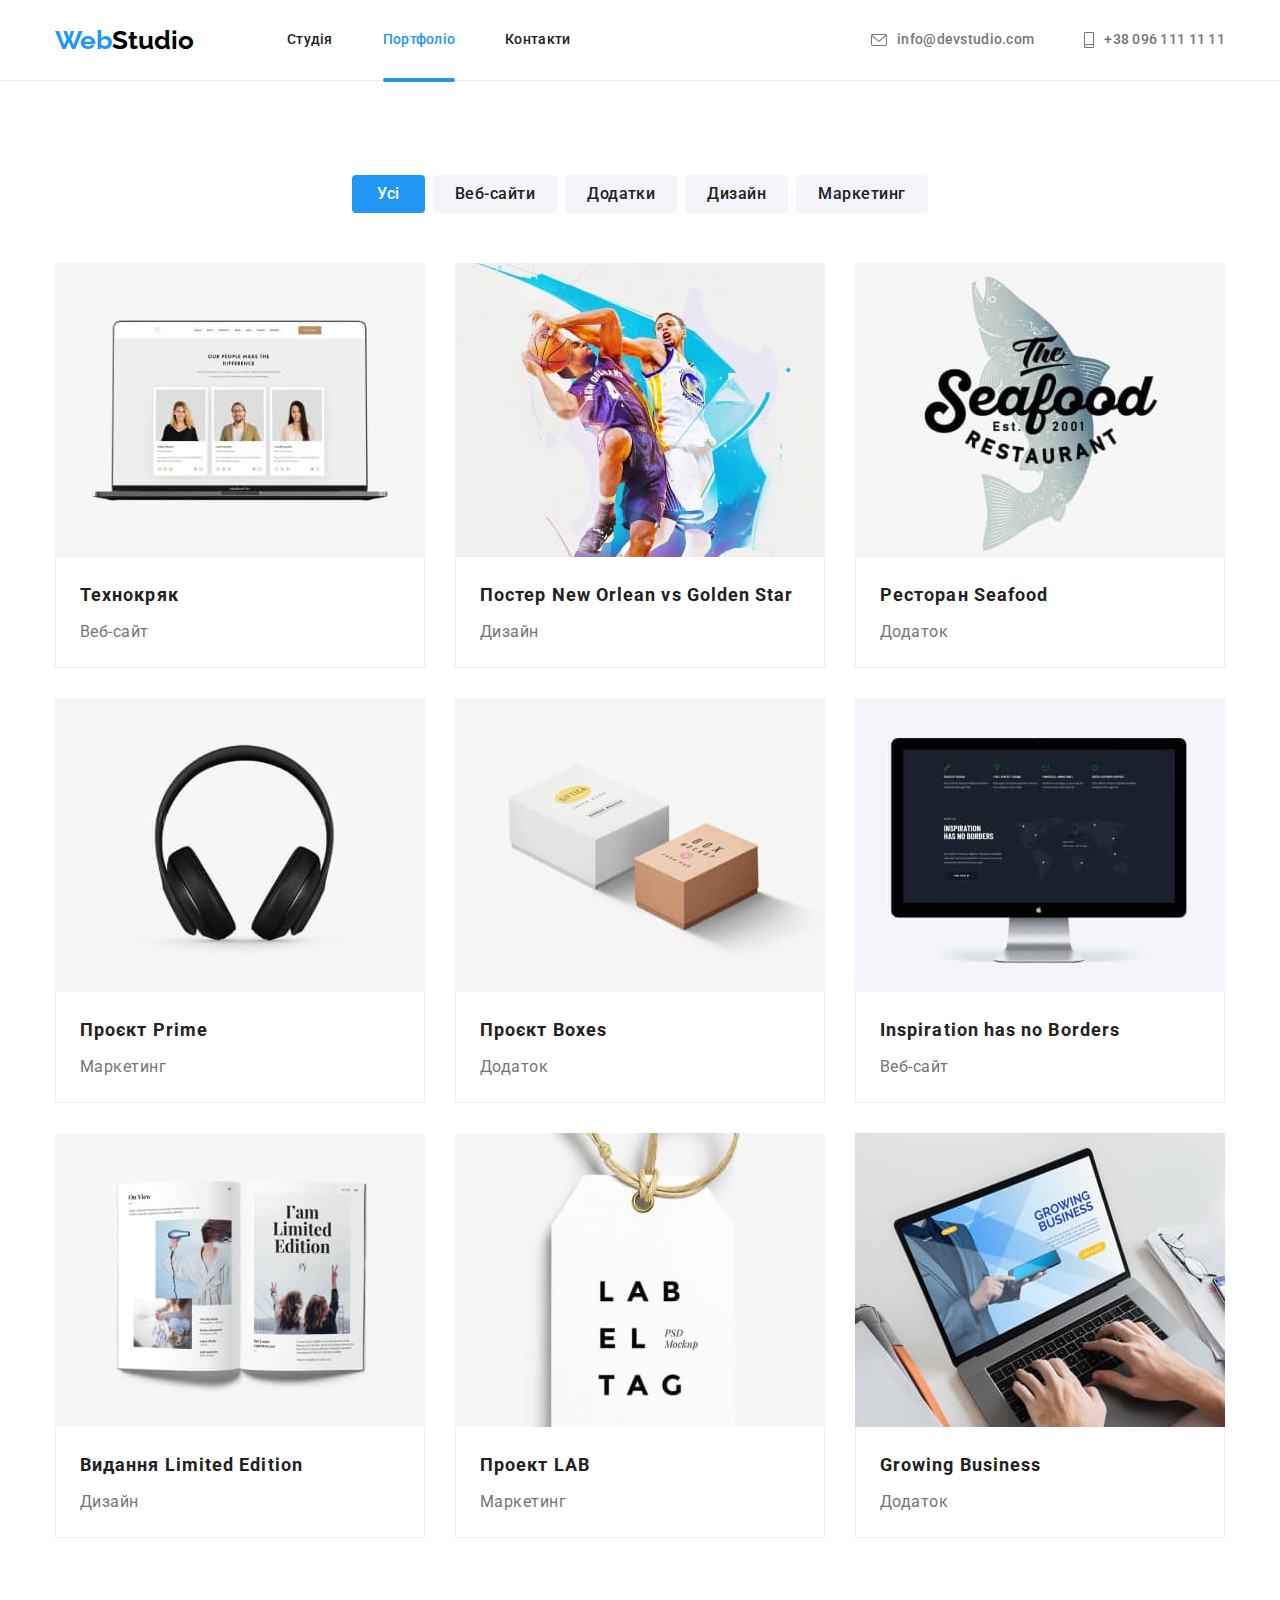
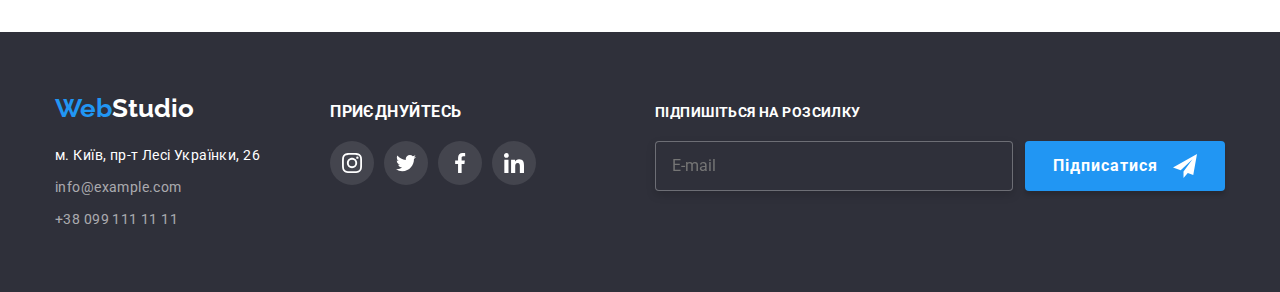
==== commit 38f2868e: "доопрацювання" ====
--- a/portfolio.html
+++ b/portfolio.html
@@ -13,7 +13,7 @@
 </head>
 <body>
     <header class="header">
-        <div class="conteiner">
+        <div class="wraper conteiner">
             <nav class="navigation">  
                 <span class="logo navigation__logo">
                     <a class="logo__wed link" href="/" lang="en">Web<span class="logo__studio--dark link">Studio</span> </a> 
@@ -39,6 +39,57 @@
                             +38 096 111 11 11</a> 
                     </li> 
                 </ul>
+                <button class="menu-open"  type="button"> 
+                    <svg  class="menu-icon" width="40" height="40">
+                        <use href="./images/symbol-defs.svg#icon-menu_40px"></use>
+                    </svg>
+                </button>
+        </div>
+        <div class="mob-menu is-hidden">
+            <div class="mob__conteiner">
+                <button class="menu-close" type="button">
+                    <svg  class="mob__icon-close" width="18.6" height="18.6">
+                        <use href="./images/symbol-defs.svg#icon-close-black"></use>
+                    </svg>
+                </button>
+                <div class="nav__conteiner">
+                    <ul class="navigation__mob link list">
+                        <li class="mob__page"> <a  class="mob__link  link" href="./index.html">Студія</a></li>
+                        <li class="mob__page"> <a class="mob__link mob__link--active link" href="./portfolio.html">Портфоліо</a></li>
+                        <li class="mob__page"> <a class="mob__link link" href="#">Контакти</a></li>
+                    </ul>
+                </div>
+                <div class="conteiner__contact">
+                    <ul class="mob__contacts list">
+                        <li class="mob__items">
+                            <a href="tel:+380961111111" class="mob__tel link">
+                                +38 096 111 11 11</a> 
+                            </li>
+                        <li class="contacts__items"> 
+                           <a href="moilto:info@devstudio.com" class="mob__mail link"> 
+                                info@devstudio.com </a>
+                        </li> 
+                    </ul>
+                    <ul class="mob__profile">
+                        <li class="mob__social list">
+                            <a href="#" class="mob__social-link link"> Instagram
+                            </a>
+                        </li>
+                        <li class="mob__social list">
+                            <a href="#" class="mob__social-link link"> Twitter
+                            </a>
+                        </li>
+                        <li class="mob__social list">
+                            <a href="#" class="mob__social-link link"> Facebook
+                            </a>
+                        </li>
+                        <li class="mob__social list">
+                            <a href="#" class="mob__social-link link"> LinkedIn
+                            </a>
+                        </li>
+                    </ul>
+                </div>  
+            </div>
         </div>
     </header>
     <main>
@@ -385,6 +436,7 @@
             </div>
         </div>   
     </footer>
+    <script src="./js/mobile-menu.js"></script>
 
 </body>
 </html>--- a/css/main.min.css
+++ b/css/main.min.css
@@ -1 +1 @@
-:root{--header-color: #212121;--light-header-color:#FFFFFF;--text-color:#757575;--logo-accent-color: #2196F3;--logo-dark-color: #000000;--logo-light-color: #FFFFFF;--btn-color: #2196F3;--btn-portfolio-color: #F5F4FA;--active-color: #2196F3;--btn-text-active-color: #FFFFFF;--main-background-color: #FFFFFF;--hero-backgroud-color: #2F303A;--our-team-background-color: #F5F4FA;--after-hero-icon-background-color: #F5F4FA;--our-team-foto-background-color: #FFFFFF;--footer-background-color: #2F303A;--footer-address-color: rgba(255, 255, 255, 0.6)}p,h1,h2,h3,h4,h5,h6{margin:0}ul,ol{margin:0;padding:0}img{display:block;max-width:100%;width:100%;height:auto}.list{list-style:none}.link{text-decoration:none}body{font-family:"Roboto",sans-serif;color:var(--header-color);background:var(--main-background-color)}.visually-hidden{position:absolute;width:1px;height:1px;margin:-1px;border:0;padding:o;white-space:nowrap;clip-path:inset(100%);clip:rect(0 0 0 0);overflow:hidden}.conteiner{width:100%;padding:0 15px;margin-left:auto;margin-right:auto}@media screen and (min-width: 480px){.conteiner{max-width:480px}}@media screen and (min-width: 768px){.conteiner{max-width:768px}}@media screen and (min-width: 1200px){.conteiner{max-width:1200px}}.section{padding:60px 0px}@media screen and (min-width: 1200px){.section{padding:94px 0px}}.logo{font-family:"Raleway",sans-serif;font-size:24px;line-height:1.24;font-weight:700}@media screen and (min-width: 1200px){.logo{font-size:26px}}.logo__wed{color:var(--logo-accent-color)}.logo__studio--dark{color:var(--logo-dark-color)}.logo__studio--light{color:var(--logo-light-color)}.header{border-bottom:1px solid #ececec;width:100%}.header .conteiner{display:flex}.navigation{display:flex}.navigation__logo{padding:26px 0;margin-right:88px}@media screen and (min-width: 1200px){.navigation__logo{padding-top:24px;padding-bottom:24px;margin-right:93px}}.navigation__list{display:none}@media screen and (min-width: 768px){.navigation__list{display:flex;align-items:center}}@media screen and (max-width: 1199px){.navigation__list{margin-right:96px}}.navigation__page:not(:last-child){margin-right:50px}.navigation__link{position:relative;display:block;padding:32px 0;color:inherit;font-size:14px;line-height:1.14;font-weight:500;letter-spacing:.02em;transition:color 250ms cubic-bezier(0.4, 0, 0.2, 1)}.navigation__link--active{color:var(--active-color)}.navigation__link--active::after{content:"";position:absolute;left:0;bottom:-2%;display:block;width:100%;height:4px;border-radius:2px;background-color:var(--active-color)}.header__contacts{display:none}@media screen and (min-width: 768px)and (max-width: 1199px){.header__contacts{display:flex;flex-wrap:wrap;margin-right:auto;padding:21px 0}}@media screen and (min-width: 1200px){.header__contacts{display:flex;margin-left:auto}}@media screen and (max-width: 1199px){.contacts__items:not(:first-child){margin-top:10px}}@media screen and (min-width: 1200px){.contacts__items:not(:last-child){margin-right:50px}}.contacts__link{display:flex;align-items:center;font-size:12px;line-height:1.17;font-weight:500;letter-spacing:.02em;color:var(--text-color);transition:color 250ms cubic-bezier(0.4, 0, 0.2, 1)}@media screen and (min-width: 1200px){.contacts__link{font-size:14px;line-height:1.14;font-weight:500;letter-spacing:.02em;padding:32px 0}}.contacts__link:hover,.contacts__link:focus{color:var(--active-color)}.contacts__icon{margin-right:8px;fill:currentColor}@media screen and (min-width: 1200px){.contacts__icon{margin-right:10px}}.contacts__icon--mail{width:14px;height:10px}@media screen and (min-width: 1200px){.contacts__icon--mail{width:16px;height:12px}}.contacts__icon--tel{width:10px;height:14px}@media screen and (min-width: 1200px){.contacts__icon--tel{width:10px;height:16px}}.navigation__page:hover,.navigation__page:focus{color:var(--active-color)}.hero{margin:0 auto;height:100%;max-width:480px;width:100%;background-repeat:no-repeat;background-position:center;padding-top:118px;padding-bottom:118px;background:var(--hero-backgroud-color);background-image:linear-gradient(to right, rgba(47, 48, 58, 0.4), rgba(47, 48, 58, 0.4)),url(../../images/bg-mob-1x.jpg)}@media(min-device-pixel-ratio: 2),(-webkit-min-device-pixel-ratio: 2),(min-resolution: 192dpi),(min-resolution: 2dppx){.hero{background-image:linear-gradient(to right, rgba(47, 48, 58, 0.4), rgba(47, 48, 58, 0.4)),url(../../images/bg-mob-2x.jpg)}}@media screen and (min-width: 768px){.hero{max-width:768px;background-image:linear-gradient(to right, rgba(47, 48, 58, 0.4), rgba(47, 48, 58, 0.4)),url(../../images/bg-tab-1x.jpg)}}@media screen and (min-width: 768px)and (min-device-pixel-ratio: 2),screen and (min-width: 768px)and (-webkit-min-device-pixel-ratio: 2),screen and (min-width: 768px)and (min-resolution: 192dpi),screen and (min-width: 768px)and (min-resolution: 2dppx){.hero{background-image:linear-gradient(to right, rgba(47, 48, 58, 0.4), rgba(47, 48, 58, 0.4)),url(../../images/bg-tab-2x.jpg)}}@media screen and (min-width: 1200px){.hero{max-width:1600px;padding-top:200px;padding-bottom:200px;background-image:linear-gradient(to right, rgba(47, 48, 58, 0.4), rgba(47, 48, 58, 0.4)),url(../../images/bg-desk.jpg)}}@media screen and (min-width: 1200px)and (min-device-pixel-ratio: 2),screen and (min-width: 1200px)and (-webkit-min-device-pixel-ratio: 2),screen and (min-width: 1200px)and (min-resolution: 192dpi),screen and (min-width: 1200px)and (min-resolution: 2dppx){.hero{background-image:linear-gradient(to right, rgba(47, 48, 58, 0.4), rgba(47, 48, 58, 0.4)),url(../../images/bg-desk-2x.jpg)}}.hero .conteiner{max-width:360px;width:100%}@media screen and (min-width: 1200px){.hero .conteiner{max-width:696px}}.hero__title{margin:0;margin-bottom:30px;font-size:26px;line-height:1.61;font-weight:900;letter-spacing:.06em;color:var(--light-header-color);text-align:center;text-transform:uppercase}@media screen and (min-width: 1200px){.hero__title{font-size:44px;line-height:1.36;font-weight:900;letter-spacing:.06em}}.hero__btn{display:block;margin:0 auto;padding:10px 32px;background:var(--btn-color);box-shadow:0px 4px 4px rgba(0,0,0,.15);border-radius:4px;border:rgba(0,0,0,0);font-size:16px;line-height:1.87;font-weight:700;letter-spacing:.06em;font-family:inherit;color:var(--light-header-color);transition:background 250ms cubic-bezier(0.4, 0, 0.2, 1)}.hero__btn:hover{background:#188ceb}.after-hero__list{display:flex;flex-wrap:wrap;gap:30px}.after-hero__item{width:100%}@media screen and (min-width: 768px){.after-hero__item{width:calc((100% - 30px)/2)}}@media screen and (min-width: 1200px){.after-hero__item{width:calc((100% - 90px)/4)}}.after-hero__conteiner{height:120px;background-color:var(--after-hero-icon-background-color);border-radius:4px;display:flex;align-items:center;justify-content:center}.after-hero__subtitle{text-align:center;margin-top:30px;font-size:14px;line-height:1.14;font-weight:700;letter-spacing:.03em;text-transform:uppercase;color:var(--header-color)}@media screen and (min-width: 768px){.after-hero__subtitle{text-align:left}}.after-hero__text{margin-top:10px;font-size:14px;line-height:1.71;letter-spacing:.03em;font-size:14px;line-height:1.71;letter-spacing:.03em;color:var(--text-color)}.work{padding-top:0}@media screen and (max-width: 1199px){.work{display:none}}.work__heading{font-size:36px;line-height:1.16;font-weight:700;letter-spacing:.03em;text-align:center;text-align:center;color:var(--header-color)}.work__list{margin-top:50px;display:flex}.work__card:not(:last-child){margin-right:30px}.work__card{position:relative;display:block;max-width:100%;height:auto}.work__img{display:block;max-width:100%;height:auto}.work__overlay{position:absolute;background:rgba(47,48,58,.8);width:100%;height:70px;bottom:0;display:flex;justify-content:center;align-items:center}.work__text{font-size:14px;line-height:1.14;font-weight:700;letter-spacing:.03em;text-transform:uppercase;color:var(--light-header-color)}.team{background:var(--our-team-background-color)}.team__title{font-size:36px;line-height:1.16;font-weight:700;letter-spacing:.03em;text-align:center;text-align:center;color:var(--header-color)}.team__list{display:flex;flex-wrap:wrap;gap:30px;margin-top:50px}.team__items{width:100%}@media screen and (min-width: 768px){.team__items{width:calc((100% - 30px)/2)}}@media screen and (min-width: 1200px){.team__items{width:calc((100% - 90px)/4)}}.developer{background:var(--our-team-foto-background-color);box-shadow:0px 1px 3px rgba(0,0,0,.12),0px 1px 1px rgba(0,0,0,.14),0px 2px 1px rgba(0,0,0,.2);border-radius:0px 0px 4px 4px}.developer__conteiner{padding-top:30px;padding-bottom:24px}.developer__name{font-size:16px;line-height:1.18;font-weight:500;letter-spacing:.03em;text-align:center;color:var(--header-color)}.developer__job{margin-top:10px;text-align:center;font-size:16px;line-height:1.17;font-weight:400;letter-spacing:.03em;line-height:1.18;color:var(--text-color)}.developer__profile{display:flex;justify-content:center;gap:10px;margin-top:16px}.profile__list{display:flex;align-items:center;justify-content:center}.profile__link{display:flex;align-items:center;justify-content:center;width:44px;height:44px;border-radius:50%;color:#afb1b8;transition:color 250ms cubic-bezier(0.4, 0, 0.2, 1),background-color 250ms cubic-bezier(0.4, 0, 0.2, 1)}.profile__link:hover,.profile__link:focus{background-color:var(--active-color);color:#fff}.profile__icon{fill:currentColor}.profile__link--footer{color:#fff;background-color:rgba(255,255,255,.1)}.profile__link--footer:hover,.profile__link--footer:focus{background-color:var(--active-color)}.client__title{font-size:28px;line-height:1.17;font-weight:700;letter-spacing:.03em;text-align:center}.client__list{display:flex;flex-wrap:wrap;gap:30px;margin-top:30px}.client__items{width:calc((100% - 30px)/2)}@media screen and (min-width: 768px){.client__items{width:calc((100% - 60px)/3)}}@media screen and (min-width: 1200px){.client__items{width:calc((100% - 150px)/6)}}.client__wraper{display:flex;align-items:center;justify-content:center;height:92px;outline:rgba(0,0,0,0);border:1px solid #afb1b8;border-radius:4px;color:#afb1b8;transition:color 250ms cubic-bezier(0.4, 0, 0.2, 1),border-color 250ms cubic-bezier(0.4, 0, 0.2, 1)}.client__wraper:hover,.client__wraper:focus{color:var(--active-color);border-color:var(--active-color)}.client__icon{fill:currentColor}.footer{padding:60px 0;background:var(--footer-background-color)}.footer__conteiner{display:flex}@media screen and (max-width: 767px){.footer__conteiner{flex-direction:column}}@media screen and (min-width: 768px)and (max-width: 1199px){.footer__conteiner{flex-wrap:wrap;align-items:baseline}}@media screen and (min-width: 1200px){.footer__conteiner{align-items:baseline}}@media screen and (min-width: 768px)and (max-width: 1199px){.footer__wraper{padding-left:76px}}@media screen and (max-width: 1199px){.footer__logo{display:flex;justify-content:center}}.footer__contacts{margin-top:20px;font-style:normal}.footer__items:not(:first-child){margin-top:8px}.footer__address{font-size:14px;line-height:1.71;letter-spacing:.03em;color:var(--light-header-color);transition:color 250ms cubic-bezier(0.4, 0, 0.2, 1)}.footer__address:hover,.footer__address:focus{color:var(--active-color)}@media screen and (max-width: 1199px){.footer__address{display:flex;justify-content:center}}.footer__mail,.footer__tel{font-size:14px;line-height:1.71;letter-spacing:.03em;color:var(--footer-address-color);transition:color 250ms cubic-bezier(0.4, 0, 0.2, 1)}.footer__mail:hover,.footer__mail:focus,.footer__mail:hover,.footer__mail:focus,.footer__tel:hover,.footer__tel:focus,.footer__tel:hover,.footer__tel:focus{color:var(--active-color)}@media screen and (max-width: 1199px){.footer__mail,.footer__tel{display:flex;justify-content:center}}@media screen and (max-width: 767px){.footer__slogan{padding-top:60px}}@media screen and (min-width: 768px)and (max-width: 1199px){.footer__slogan{padding-right:89px;margin-left:auto}}@media screen and (min-width: 1200px){.footer__slogan{margin-left:70px}}.slogan__title{font-size:16px;line-height:1.14;font-weight:700;letter-spacing:.03em;text-transform:uppercase;color:var(--logo-light-color)}@media screen and (max-width: 1199px){.slogan__title{text-align:center}}.slogan__list{display:flex;justify-content:center;gap:10px;margin-top:20px}.footer__form{padding-top:60px}@media screen and (min-width: 768px)and (max-width: 1199px){.footer__form{width:100%;margin-left:auto;margin-right:auto}}@media screen and (min-width: 1200px){.footer__form{margin-left:auto;padding-top:0}}.signature__form{margin-top:20px;display:flex}@media screen and (max-width: 1199px){.signature__form{flex-direction:column}}@media screen and (min-width: 768px)and (max-width: 1199px){.signature__form{justify-content:center;align-items:center;margin-left:auto;margin-right:auto}}.signature__title{height:fit-content;font-size:14px;line-height:1.14;font-weight:700;letter-spacing:.03em;text-transform:uppercase;color:var(--logo-light-color)}@media screen and (max-width: 1199px){.signature__title{text-align:center}}.signature__input{padding:15px 16px;color:#fff;background-color:var(--footer-background-color);border:1px solid rgba(255,255,255,.3);filter:drop-shadow(0px 4px 4px rgba(0, 0, 0, 0.15));border-radius:4px;outline:none;transition:border-color 250ms cubic-bezier(0.4, 0, 0.2, 1)}.signature__input:hover,.signature__input:focus{border-color:var(--active-color)}@media screen and (max-width: 1199px){.signature__input{width:100%;max-width:450px}}@media screen and (min-width: 1200px){.signature__input{width:358px;margin-right:12px}}.signature__btn{position:relative;display:flex;align-items:center;width:200px;font-family:inherit;font-size:16px;line-height:1.87;font-weight:700;letter-spacing:.06em;color:var(--btn-text-active-color);background:var(--btn-color);box-shadow:0px 4px 4px rgba(0,0,0,.15);border-radius:4px;border:rgba(0,0,0,0);padding:0;padding-left:28px;cursor:pointer;margin-left:auto;margin-right:auto}@media screen and (max-width: 1199px){.signature__btn{height:50px;margin-top:20px}}.signature__icon{position:absolute;left:148px;top:13px;fill:currentColor}.choose__conteiner{display:flex;flex-wrap:wrap;gap:15px 8px;justify-content:flex-start}@media screen and (min-width: 768px){.choose__conteiner{justify-content:center}}.choose__btn{display:inline-block;text-align:center;padding:6px 22px;width:100%;font-family:inherit;font-size:16px;line-height:1.625;font-weight:500;letter-spacing:.03em;color:var(--header-color);background:var(--btn-portfolio-color);border:rgba(0,0,0,0);border-radius:4px;cursor:pointer;transition:background 250ms cubic-bezier(0.4, 0, 0.2, 1),color 250ms cubic-bezier(0.4, 0, 0.2, 1),box-shadow 250ms cubic-bezier(0.4, 0, 0.2, 1)}.choose__btn--first{padding:6px 25px}.choose__btn--active{background:var(--active-color);color:var(--btn-text-active-color)}.choose__btn:hover,.choose__btn:focus{background:var(--active-color);color:var(--btn-text-active-color);box-shadow:0px 3px 1px rgba(0,0,0,.1),0px 1px 2px rgba(0,0,0,.08),0px 2px 2px rgba(0,0,0,.12)}.main__portfolio{margin-top:50px;display:flex;flex-wrap:wrap;gap:30px}.portfolio__list{width:100%;transition:box-shadow 250ms cubic-bezier(0.4, 0, 0.2, 1)}.portfolio__list:hover,.portfolio__list:focus{box-shadow:0px 1px 1px rgba(0,0,0,.12),0px 4px 4px rgba(0,0,0,.06),1px 4px 6px rgba(0,0,0,.16)}@media screen and (min-width: 768px){.portfolio__list{width:calc((100% - 30px)/2)}}@media screen and (min-width: 1200px){.portfolio__list{width:calc((100% - 60px)/3)}}.portfolio__box{position:relative;overflow:hidden}.portfolio__overlay{position:absolute;overflow:auto;top:0;left:0;background-color:rgba(33,150,243,.9);display:block;padding:65px 24px;transform:translateY(101%);transition:transform 250ms cubic-bezier(0.4, 0, 0.2, 1)}.portfolio__link:hover .portfolio__overlay,.portfolio__link:focus .portfolio__overlay{transform:translateY(0)}@media screen and (min-width: 370px){.portfolio__overlay{padding:77px 24px}}.portfolio__text{font-size:16px;color:var(--light-header-color)}@media screen and (min-width: 390px){.portfolio__text{font-size:18px;line-height:1.56;font-weight:400;letter-spacing:.03em}}.portfolio__link{display:flex;flex-direction:column}.portfolio__conteiner{flex-grow:1;padding:20px 24px;border:1px solid #eee;border-top:none}.portfolio__title{font-size:14px;font-size:18px;line-height:2;font-weight:700;color:var(--header-color)}.portfolio__after-title{margin-top:4px;font-size:16px;line-height:1.87;color:var(--text-color)}.backdrop{position:fixed;top:0;left:0;width:100%;height:100%;background-color:rgba(0,0,0,.2);transition:opacity 250ms cubic-bezier(0.4, 0, 0.2, 1),visibility 250ms cubic-bezier(0.4, 0, 0.2, 1)}.backdrop.is-hidden{visibility:hidden;opacity:0;pointer-events:none}.backdrop.is-hidden .modal{transform:translate(-50%, -50%) scale(0.5)}.modal{position:absolute;top:50%;left:50%;transform:translate(-50%, -50%) scale(1);height:581px;width:528px;padding:40px;background-color:var(--main-background-color);box-shadow:0px 1px 3px rgba(0,0,0,.12),0px 1px 1px rgba(0,0,0,.14),0px 2px 1px rgba(0,0,0,.2);border-radius:4px;transition:transform 250ms cubic-bezier(0.4, 0, 0.2, 1)}.modal__btn{position:absolute;top:8px;right:8px;display:flex;align-items:center;justify-content:center;color:#212121;width:30px;height:30px;background-color:var(--main-background-color);border:1px solid rgba(0,0,0,.1);border-radius:50%;cursor:pointer}.modal__btn:hover,.modal__btn:focus{color:var(--active-color)}.modal__close-icon{fill:currentColor}.service__title{font-size:20px;line-height:1.15;font-weight:700;letter-spacing:.03em;text-align:center;margin-bottom:12px}.service__conteiner{display:flex;flex-direction:column;margin-bottom:10px}.service__label{margin-bottom:4px;font-size:12px;line-height:1.16;font-weight:400;letter-spacing:.01em;color:var(--text-color)}.service__wraper{position:relative}.service__input{font:inherit;width:100%;height:40px;padding-top:14px;padding-bottom:14px;padding-left:42px;border:1px solid rgba(33,33,33,.2);border-radius:4px;cursor:pointer;transition:border-color 250ms cubic-bezier(0.4, 0, 0.2, 1);outline:none}.service__input:focus,.service__input:hover{border-color:var(--active-color)}.service__icon{position:absolute;top:50%;left:15px;transform:translateY(-50%);display:inline-block;transition:fill 250ms cubic-bezier(0.4, 0, 0.2, 1)}.service__input:focus+.service__icon,.service__input:hover+.service__icon{fill:var(--active-color)}.service__coment{display:flex;flex-direction:column;margin-bottom:20px;font-size:12px;line-height:1.16;font-weight:400}.service__textare{padding:12px 16px;cursor:pointer;resize:none;outline:none;border:1px solid rgba(33,33,33,.2);border-radius:4px;transition:border-color 250ms cubic-bezier(0.4, 0, 0.2, 1)}.service__textare::placeholder{font-size:12px;line-height:1.16;font-weight:400;letter-spacing:.01em;color:rgba(117,117,117,.5)}.service__textare:focus,.service__textare:hover{border-color:var(--active-color)}.service__checkbox{margin-bottom:30px;padding:0 12px}.checkbox__label{display:flex;align-items:center;justify-content:space-evenly;font:inherit;font-size:14px;line-height:1.71;font-weight:400;letter-spacing:.03em;color:var(--text-color)}.checkbox__icon{width:16px;height:15px;border:2px solid #212121;border-radius:4px}.checkbox__input:checked~.checkbox__icon{border-color:var(--active-color);background-color:var(--active-color);background-image:url(../images/icon_check.svg);background-size:contain;background-origin:border-box}.checkbox__link{color:var(--active-color)}.service__btn{display:flex;align-items:center;text-align:center;margin-left:auto;margin-right:auto;padding:10px 52px;font:inherit;letter-spacing:.06em;color:var(--btn-text-active-color);background:var(--btn-color);box-shadow:0px 4px 4px rgba(0,0,0,.15);border-radius:4px;border:rgba(0,0,0,0);cursor:pointer;transition:background-color 250ms cubic-bezier(0.4, 0, 0.2, 1)}.service__btn:focus,.service__btn:hover{background-color:#188ce8}/*# sourceMappingURL=main.min.css.map */+:root{--header-color: #212121;--light-header-color:#FFFFFF;--text-color:#757575;--logo-accent-color: #2196F3;--logo-dark-color: #000000;--logo-light-color: #FFFFFF;--btn-color: #2196F3;--btn-portfolio-color: #F5F4FA;--active-color: #2196F3;--btn-text-active-color: #FFFFFF;--main-background-color: #FFFFFF;--hero-backgroud-color: #2F303A;--our-team-background-color: #F5F4FA;--after-hero-icon-background-color: #F5F4FA;--our-team-foto-background-color: #FFFFFF;--footer-background-color: #2F303A;--footer-address-color: rgba(255, 255, 255, 0.6)}p,h1,h2,h3,h4,h5,h6{margin:0}ul,ol{margin:0;padding:0}img{display:block;max-width:100%;width:100%;height:auto}.list{list-style:none}.link{text-decoration:none}body{font-family:"Roboto",sans-serif;color:var(--header-color);background:var(--main-background-color)}.visually-hidden{position:absolute;width:1px;height:1px;margin:-1px;border:0;padding:o;white-space:nowrap;clip-path:inset(100%);clip:rect(0 0 0 0);overflow:hidden}.conteiner{width:100%;padding:0 15px;margin-left:auto;margin-right:auto}@media screen and (min-width: 480px){.conteiner{max-width:480px}}@media screen and (min-width: 768px){.conteiner{max-width:768px}}@media screen and (min-width: 1200px){.conteiner{max-width:1200px}}.section{padding:60px 0px}@media screen and (min-width: 1200px){.section{padding:94px 0px}}.backdrop{position:fixed;top:0;left:0;width:100%;height:100%;background-color:rgba(0,0,0,.2);transition:opacity 250ms cubic-bezier(0.4, 0, 0.2, 1),visibility 250ms cubic-bezier(0.4, 0, 0.2, 1)}.backdrop.is-hidden{visibility:hidden;opacity:0;pointer-events:none}.logo{font-family:"Raleway",sans-serif;font-size:24px;line-height:1.24;font-weight:700}@media screen and (min-width: 1200px){.logo{font-size:26px}}.logo__wed{color:var(--logo-accent-color)}.logo__studio--dark{color:var(--logo-dark-color)}.logo__studio--light{color:var(--logo-light-color)}.header{border-bottom:1px solid #ececec;width:100%;position:relative}.wraper{display:flex}.navigation{display:flex}.navigation__logo{padding:26px 0;margin-right:88px}@media screen and (min-width: 1200px){.navigation__logo{padding-top:24px;padding-bottom:24px;margin-right:93px}}.navigation__list{display:none}@media screen and (min-width: 768px){.navigation__list{display:flex;align-items:center}}@media screen and (max-width: 1199px){.navigation__list{margin-right:96px}}.navigation__page:not(:last-child){margin-right:50px}.navigation__link{position:relative;display:block;padding:32px 0;color:inherit;font-size:14px;line-height:1.14;font-weight:500;letter-spacing:.02em;transition:color 250ms cubic-bezier(0.4, 0, 0.2, 1)}.navigation__link--active{color:var(--active-color)}.navigation__link--active::after{content:"";position:absolute;left:0;bottom:-2%;display:block;width:100%;height:4px;border-radius:2px;background-color:var(--active-color)}.header__contacts{display:none}@media screen and (min-width: 768px)and (max-width: 1199px){.header__contacts{display:flex;flex-wrap:wrap;margin-right:auto}}@media screen and (min-width: 1200px){.header__contacts{display:flex;margin-left:auto}}@media screen and (max-width: 1199px){.contacts__items:not(:first-child){margin-top:10px}}@media screen and (min-width: 1200px){.contacts__items:not(:last-child){margin-right:50px}}.contacts__link{display:flex;align-items:center;font-size:12px;line-height:1.17;font-weight:500;letter-spacing:.02em;color:var(--text-color);transition:color 250ms cubic-bezier(0.4, 0, 0.2, 1)}@media screen and (min-width: 1200px){.contacts__link{font-size:14px;line-height:1.14;font-weight:500;letter-spacing:.02em;padding:32px 0}}.contacts__link:hover,.contacts__link:focus{color:var(--active-color)}@media screen and (min-width: 768px)and (max-width: 1199px){.contact__link--mail{padding-top:21px}}@media screen and (min-width: 768px)and (max-width: 1199px){.contact__link--tel{padding-bottom:21px}}.contacts__icon{margin-right:8px;fill:currentColor}@media screen and (min-width: 1200px){.contacts__icon{margin-right:10px}}.contacts__icon--mail{width:14px;height:10px}@media screen and (min-width: 1200px){.contacts__icon--mail{width:16px;height:12px}}.contacts__icon--tel{width:10px;height:14px}@media screen and (min-width: 1200px){.contacts__icon--tel{width:10px;height:16px}}.navigation__page:hover,.navigation__page:focus{color:var(--active-color)}.menu-open{position:absolute;opacity:2;top:10px;right:15px;cursor:pointer;background-color:#fff;border-color:rgba(0,0,0,0);padding:0}@media screen and (min-width: 768px){.menu-open{display:none}}.mob-menu{position:fixed;top:0;z-index:2;width:100vw;height:100vh;background-color:#fff;padding-top:48px;padding-bottom:48px;transition:opacity 250ms cubic-bezier(0.4, 0, 0.2, 1),visibility 250ms cubic-bezier(0.4, 0, 0.2, 1)}.mob-menu.is-hidden{visibility:hidden;opacity:0;pointer-events:none}.mob__conteiner{display:flex;flex-direction:column;height:100%;justify-content:space-between;overflow:auto;width:100%;margin-left:auto;margin-right:auto;padding-right:15px;padding-left:15px}.menu-close{position:absolute;top:21px;right:25px;background-color:#fff;border:none;display:flex;align-items:center;justify-content:center;cursor:pointer;transition:fill 250ms cubic-bezier(0.4, 0, 0.2, 1)}.menu-close:hover,.menu-close:focus{fill:var(--active-color)}.mob__page:not(:last-child){margin-bottom:32px}.mob__link{font-size:40px;line-height:1.17;font-weight:500;letter-spacing:.02em;font-weight:500;color:var(--header-color);transition:color 250ms cubic-bezier(0.4, 0, 0.2, 1)}.mob__link:hover,.mob__link:focus{color:var(--active-color)}.mob__link--active{color:var(--active-color)}.mob__contacts{margin-top:306px}.mob__tel{font-size:25px;line-height:1.17;font-weight:500;letter-spacing:.02em;color:var(--active-color);transition:color 250ms cubic-bezier(0.4, 0, 0.2, 1)}.mob__tel:hover,.mob__tel:focus{color:#243de5}@media screen and (min-width: 400px){.mob__tel{font-size:34px;line-height:1.17;font-weight:500;letter-spacing:.02em}}.mob__mail{font-size:24px;line-height:1.16;font-weight:500;letter-spacing:.02em;color:var(--text-color);transition:color 250ms cubic-bezier(0.4, 0, 0.2, 1)}.mob__mail:hover,.mob__mail:focus{color:#243de5}.mob__profile{display:flex;justify-content:center;margin-top:64px;flex-wrap:wrap;gap:10px}.mob__social-link{font-size:16px;line-height:1.22;font-weight:500;letter-spacing:.02em;color:var(--active-color)}@media screen and (min-width: 400px){.mob__social-link{font-size:18px;line-height:1.22;font-weight:500;letter-spacing:.02em}}.mob__social:not(:last-child){padding-right:10px;border-right:1px solid var(--active-color)}.hero{background-color:var(--background-color);background-repeat:no-repeat;background-position:center;background-size:cover;padding-top:118px;padding-bottom:118px;margin-left:auto;margin-right:auto;text-align:center;max-width:480px;background:var(--hero-backgroud-color);background-image:linear-gradient(to right, rgba(47, 48, 58, 0.4), rgba(47, 48, 58, 0.4)),url(../images/bg-mob-1x.jpg)}@media(min-device-pixel-ratio: 2),(min-resolution: 192dpi),(min-resolution: 2dppx){.hero{background-image:linear-gradient(to right, rgba(47, 48, 58, 0.4), rgba(47, 48, 58, 0.4)),url(../images/bg/back-mob-2x.jpg)}}@media screen and (min-width: 768px){.hero{max-width:768px;background-image:linear-gradient(to right, rgba(47, 48, 58, 0.4), rgba(47, 48, 58, 0.4)),url(../images/bg-tab-1x.jpg)}}@media screen and (min-width: 768px)and (min-device-pixel-ratio: 2),screen and (min-width: 768px)and (min-resolution: 192dpi),screen and (min-width: 768px)and (min-resolution: 2dppx){.hero{background-image:linear-gradient(to right, rgba(47, 48, 58, 0.4), rgba(47, 48, 58, 0.4)),url(../images/bg/tab-2x.jpg)}}@media screen and (min-width: 1200px){.hero{max-width:1600px;padding-top:200px;padding-bottom:200px;background-image:linear-gradient(to right, rgba(47, 48, 58, 0.4), rgba(47, 48, 58, 0.4)),url(../images/bg-desk-1x.jpg)}}@media screen and (min-width: 1200px)and (min-device-pixel-ratio: 2),screen and (min-width: 1200px)and (min-resolution: 192dpi),screen and (min-width: 1200px)and (min-resolution: 2dppx){.hero{background-image:linear-gradient(to right, rgba(47, 48, 58, 0.4), rgba(47, 48, 58, 0.4)),url(../images/bg/desk-2x.jpg)}}.hero__conteiner{max-width:360px;margin-left:auto;margin-right:auto}@media screen and (min-width: 768px){.hero__conteiner{max-width:360px}}@media screen and (min-width: 1200px){.hero__conteiner{max-width:696px}}.hero__title{margin:0;margin-bottom:30px;font-size:26px;line-height:1.61;font-weight:900;letter-spacing:.06em;color:var(--light-header-color);text-align:center;text-transform:uppercase}@media screen and (min-width: 1200px){.hero__title{font-size:44px;line-height:1.36;font-weight:900;letter-spacing:.06em}}.hero__btn{display:block;margin:0 auto;padding:10px 32px;background:var(--btn-color);box-shadow:0px 4px 4px rgba(0,0,0,.15);border-radius:4px;border:rgba(0,0,0,0);font-size:16px;line-height:1.87;font-weight:700;letter-spacing:.06em;font-family:inherit;color:var(--light-header-color);transition:background 250ms cubic-bezier(0.4, 0, 0.2, 1)}.hero__btn:hover{background:#188ceb}.after-hero__list{display:flex;flex-wrap:wrap;gap:30px}.after-hero__item{width:100%}@media screen and (min-width: 768px){.after-hero__item{width:calc((100% - 30px)/2)}}@media screen and (min-width: 1200px){.after-hero__item{width:calc((100% - 90px)/4)}}.after-hero__conteiner{height:120px;background-color:var(--after-hero-icon-background-color);border-radius:4px;display:flex;align-items:center;justify-content:center}.after-hero__subtitle{text-align:center;margin-top:30px;font-size:14px;line-height:1.14;font-weight:700;letter-spacing:.03em;text-transform:uppercase;color:var(--header-color)}@media screen and (min-width: 768px){.after-hero__subtitle{text-align:left}}.after-hero__text{margin-top:10px;font-size:14px;line-height:1.71;letter-spacing:.03em;font-size:14px;line-height:1.71;letter-spacing:.03em;color:var(--text-color)}.work{padding-top:0}@media screen and (max-width: 1199px){.work{display:none}}.work__heading{font-size:36px;line-height:1.16;font-weight:700;letter-spacing:.03em;text-align:center;text-align:center;color:var(--header-color)}.work__list{margin-top:50px;display:flex}.work__card:not(:last-child){margin-right:30px}.work__card{position:relative;display:block;max-width:100%;height:auto}.work__img{display:block;max-width:100%;height:auto}.work__overlay{position:absolute;background:rgba(47,48,58,.8);width:100%;height:70px;bottom:0;display:flex;justify-content:center;align-items:center}.work__text{font-size:14px;line-height:1.14;font-weight:700;letter-spacing:.03em;text-transform:uppercase;color:var(--light-header-color)}.team{background:var(--our-team-background-color)}.team__title{font-size:36px;line-height:1.16;font-weight:700;letter-spacing:.03em;text-align:center;text-align:center;color:var(--header-color)}.team__list{display:flex;flex-wrap:wrap;gap:30px;margin-top:30px}@media screen and (min-width: 1200px){.team__list{margin-top:50px}}.team__items{width:100%}@media screen and (min-width: 768px){.team__items{width:calc((100% - 30px)/2)}}@media screen and (min-width: 1200px){.team__items{width:calc((100% - 90px)/4)}}.developer{background:var(--our-team-foto-background-color);box-shadow:0px 1px 3px rgba(0,0,0,.12),0px 1px 1px rgba(0,0,0,.14),0px 2px 1px rgba(0,0,0,.2);border-radius:0px 0px 4px 4px}.developer__conteiner{padding-top:30px;padding-bottom:24px}.developer__name{font-size:16px;line-height:1.18;font-weight:500;letter-spacing:.03em;text-align:center;color:var(--header-color)}.developer__job{margin-top:10px;text-align:center;font-size:16px;line-height:1.17;font-weight:400;letter-spacing:.03em;line-height:1.18;color:var(--text-color)}.developer__profile{display:flex;justify-content:center;gap:10px;margin-top:16px}.profile__list{display:flex;align-items:center;justify-content:center}.profile__link{display:flex;align-items:center;justify-content:center;width:44px;height:44px;border-radius:50%;color:#afb1b8;transition:color 250ms cubic-bezier(0.4, 0, 0.2, 1),background-color 250ms cubic-bezier(0.4, 0, 0.2, 1)}.profile__link:hover,.profile__link:focus{background-color:var(--active-color);color:#fff}.profile__icon{fill:currentColor}.profile__link--footer{color:#fff;background-color:rgba(255,255,255,.1)}.profile__link--footer:hover,.profile__link--footer:focus{background-color:var(--active-color)}.client__title{font-size:28px;line-height:1.17;font-weight:700;letter-spacing:.03em;text-align:center}@media screen and (min-width: 1200px){.client__title{font-size:36px;line-height:1.17;font-weight:700;letter-spacing:.03em}}.client__list{display:flex;flex-wrap:wrap;gap:30px;margin-top:30px}@media screen and (min-width: 1200px){.client__list{margin-top:50px}}.client__items{width:calc((100% - 30px)/2)}@media screen and (min-width: 768px){.client__items{width:calc((100% - 60px)/3)}}@media screen and (min-width: 1200px){.client__items{width:calc((100% - 150px)/6)}}.client__wraper{display:flex;align-items:center;justify-content:center;height:92px;outline:rgba(0,0,0,0);border:1px solid #afb1b8;border-radius:4px;color:#afb1b8;transition:color 250ms cubic-bezier(0.4, 0, 0.2, 1),border-color 250ms cubic-bezier(0.4, 0, 0.2, 1)}.client__wraper:hover,.client__wraper:focus{color:var(--active-color);border-color:var(--active-color)}.client__icon{fill:currentColor}.footer{padding:60px 0;background:var(--footer-background-color)}.footer__conteiner{display:flex}@media screen and (max-width: 767px){.footer__conteiner{flex-direction:column}}@media screen and (min-width: 768px)and (max-width: 1199px){.footer__conteiner{flex-wrap:wrap;align-items:baseline}}@media screen and (min-width: 1200px){.footer__conteiner{align-items:baseline}}@media screen and (min-width: 768px)and (max-width: 1199px){.footer__wraper{padding-left:76px}}@media screen and (max-width: 1199px){.footer__logo{display:flex;justify-content:center}}.footer__contacts{margin-top:20px;font-style:normal}.footer__items:not(:first-child){margin-top:8px}.footer__address{font-size:14px;line-height:1.71;letter-spacing:.03em;color:var(--light-header-color);transition:color 250ms cubic-bezier(0.4, 0, 0.2, 1)}.footer__address:hover,.footer__address:focus{color:var(--active-color)}@media screen and (max-width: 1199px){.footer__address{display:flex;justify-content:center}}.footer__mail,.footer__tel{font-size:14px;line-height:1.71;letter-spacing:.03em;color:var(--footer-address-color);transition:color 250ms cubic-bezier(0.4, 0, 0.2, 1)}.footer__mail:hover,.footer__mail:focus,.footer__mail:hover,.footer__mail:focus,.footer__tel:hover,.footer__tel:focus,.footer__tel:hover,.footer__tel:focus{color:var(--active-color)}@media screen and (max-width: 1199px){.footer__mail,.footer__tel{display:flex;justify-content:center}}@media screen and (max-width: 767px){.footer__slogan{padding-top:60px}}@media screen and (min-width: 768px)and (max-width: 1199px){.footer__slogan{padding-right:89px;margin-left:auto}}@media screen and (min-width: 1200px){.footer__slogan{margin-left:70px}}.slogan__title{font-size:16px;line-height:1.14;font-weight:700;letter-spacing:.03em;text-transform:uppercase;color:var(--logo-light-color)}@media screen and (max-width: 1199px){.slogan__title{text-align:center}}.slogan__list{display:flex;justify-content:center;gap:10px;margin-top:20px}.footer__form{padding-top:60px}@media screen and (min-width: 768px)and (max-width: 1199px){.footer__form{width:100%;margin-left:auto;margin-right:auto}}@media screen and (min-width: 1200px){.footer__form{margin-left:auto;padding-top:0}}.signature__form{margin-top:20px;display:flex}@media screen and (max-width: 1199px){.signature__form{flex-direction:column}}@media screen and (min-width: 768px)and (max-width: 1199px){.signature__form{justify-content:center;align-items:center;margin-left:auto;margin-right:auto}}.signature__title{height:fit-content;font-size:14px;line-height:1.14;font-weight:700;letter-spacing:.03em;text-transform:uppercase;color:var(--logo-light-color)}@media screen and (max-width: 1199px){.signature__title{text-align:center}}.signature__input{padding:15px 16px;color:#fff;background-color:var(--footer-background-color);border:1px solid rgba(255,255,255,.3);filter:drop-shadow(0px 4px 4px rgba(0, 0, 0, 0.15));border-radius:4px;outline:none;transition:border-color 250ms cubic-bezier(0.4, 0, 0.2, 1)}.signature__input:hover,.signature__input:focus{border-color:var(--active-color)}@media screen and (max-width: 1199px){.signature__input{width:100%;max-width:450px}}@media screen and (min-width: 1200px){.signature__input{width:358px;margin-right:12px}}.signature__btn{position:relative;display:flex;align-items:center;width:200px;font-family:inherit;font-size:16px;line-height:1.87;font-weight:700;letter-spacing:.06em;color:var(--btn-text-active-color);background:var(--btn-color);box-shadow:0px 4px 4px rgba(0,0,0,.15);border-radius:4px;border:rgba(0,0,0,0);padding:0;padding-left:28px;cursor:pointer;margin-left:auto;margin-right:auto}@media screen and (max-width: 1199px){.signature__btn{height:50px;margin-top:20px}}.signature__icon{position:absolute;left:148px;top:13px;fill:currentColor}.choose__conteiner{display:flex;flex-wrap:wrap;gap:15px 8px;justify-content:flex-start}@media screen and (min-width: 768px){.choose__conteiner{justify-content:center}}.choose__btn{display:inline-block;text-align:center;padding:6px 22px;width:100%;font-family:inherit;font-size:16px;line-height:1.625;font-weight:500;letter-spacing:.03em;color:var(--header-color);background:var(--btn-portfolio-color);border:rgba(0,0,0,0);border-radius:4px;cursor:pointer;transition:background 250ms cubic-bezier(0.4, 0, 0.2, 1),color 250ms cubic-bezier(0.4, 0, 0.2, 1),box-shadow 250ms cubic-bezier(0.4, 0, 0.2, 1)}.choose__btn--first{padding:6px 25px}.choose__btn--active{background:var(--active-color);color:var(--btn-text-active-color)}.choose__btn:hover,.choose__btn:focus{background:var(--active-color);color:var(--btn-text-active-color);box-shadow:0px 3px 1px rgba(0,0,0,.1),0px 1px 2px rgba(0,0,0,.08),0px 2px 2px rgba(0,0,0,.12)}.main__portfolio{margin-top:50px;display:flex;flex-wrap:wrap;gap:30px}@media screen and (min-width: 768px){.portfolio__list{width:calc((100% - 30px)/2)}}@media screen and (min-width: 1200px){.portfolio__list{width:calc((100% - 60px)/3)}}.portfolio__box{position:relative;overflow:hidden}.portfolio__overlay{position:absolute;overflow:auto;top:0;left:0;background-color:rgba(33,150,243,.9);display:block;padding:65px 24px;transform:translateY(101%);transition:transform 250ms cubic-bezier(0.4, 0, 0.2, 1)}.portfolio__link:hover .portfolio__overlay,.portfolio__link:focus .portfolio__overlay{transform:translateY(0)}@media screen and (min-width: 370px){.portfolio__overlay{padding:77px 24px}}.portfolio__text{font-size:16px;color:var(--light-header-color)}@media screen and (min-width: 390px){.portfolio__text{font-size:18px;line-height:1.56;font-weight:400;letter-spacing:.03em}}.portfolio__link{display:flex;flex-direction:column;height:100%;transition:box-shadow 250ms cubic-bezier(0.4, 0, 0.2, 1)}.portfolio__link:hover,.portfolio__link:focus{box-shadow:0px 1px 1px rgba(0,0,0,.12),0px 4px 4px rgba(0,0,0,.06),1px 4px 6px rgba(0,0,0,.16)}.portfolio__conteiner{flex-grow:1;padding:20px 24px;border:1px solid #eee;border-top:none}.portfolio__title{font-size:14px;font-size:18px;line-height:2;font-weight:700;letter-spacing:.06em;color:var(--header-color)}.portfolio__after-title{margin-top:4px;font-size:16px;line-height:1.87;font-weight:400;letter-spacing:.03em;color:var(--text-color)}.backdrop.is-hidden .modal{transform:translate(-50%, -50%) scale(0.5)}.modal{position:absolute;top:50%;left:50%;transform:translate(-50%, -50%) scale(1);max-height:100%;max-width:100%;width:450px;height:100%;padding:40px;display:block;justify-content:flex-end;background-color:#fff;box-shadow:0px 1px 3px rgba(0,0,0,.12),0px 1px 1px rgba(0,0,0,.14),0px 2px 1px rgba(0,0,0,.2);border-radius:4px;opacity:1;transition:transform 250ms cubic-bezier(0.4, 0, 0.2, 1)}@media screen and (min-width: 1200px){.modal{max-width:528px;max-height:581px}}.modal__btn{position:absolute;top:8px;right:8px;display:flex;align-items:center;justify-content:center;color:#212121;width:30px;height:30px;background-color:var(--main-background-color);border:1px solid rgba(0,0,0,.1);border-radius:50%;cursor:pointer;transition:color 250ms cubic-bezier(0.4, 0, 0.2, 1)}.modal__btn:hover,.modal__btn:focus{color:var(--active-color)}.modal__close-icon{fill:currentColor}.service__title{font-style:normal;font-size:20px;line-height:1.15;font-weight:700;letter-spacing:.03em;text-align:center;margin-bottom:12px;color:var(--header-color)}@media screen and (min-width: 1200px){.service__title{font-size:23px;line-height:1.72;font-weight:700;letter-spacing:.03em}}.service__conteiner{display:flex;flex-direction:column;margin-bottom:10px}.service__label{display:block;margin-bottom:4px;font-size:12px;line-height:1.17;font-weight:400;letter-spacing:.01em;color:var(--text-color)}.service__wraper{position:relative}.service__input{font:inherit;width:100%;height:40px;padding-top:11px;padding-bottom:11px;padding-left:42px;border:1px solid rgba(33,33,33,.2);border-radius:4px;cursor:pointer;transition:border-color 250ms cubic-bezier(0.4, 0, 0.2, 1);outline:none}@media screen and (min-width: 1200px){.service__input{padding-top:14px;padding-bottom:14px}}.service__input:focus,.service__input:hover{border-color:var(--active-color)}.service__icon{position:absolute;top:50%;left:12px;transform:translateY(-50%);display:inline-block;transition:fill 250ms cubic-bezier(0.4, 0, 0.2, 1)}.service__input:focus+.service__icon,.service__input:hover+.service__icon{fill:var(--active-color)}.service__coment{display:flex;flex-direction:column;margin-bottom:20px;font-size:14px;line-height:1.14;font-weight:400;letter-spacing:.1em}.service__textare{width:100%;height:120px;padding:12px 16px;cursor:pointer;resize:none;outline:none;border:1px solid rgba(33,33,33,.2);border-radius:4px;transition:border-color 250ms cubic-bezier(0.4, 0, 0.2, 1)}.service__textare::placeholder{font-size:12px;line-height:1.14;font-weight:400;letter-spacing:.01em;color:rgba(117,117,117,.5)}.service__textare:focus,.service__textare:hover{border-color:var(--active-color)}.service__checkbox{margin-bottom:30px}.checkbox__label{display:flex;justify-content:center;align-items:center}.checkbox__text{display:block;align-items:center;margin-left:8px;font-size:12px;line-height:1.71;font-weight:400;letter-spacing:.03em;color:var(--text-color)}.checkbox__icon{display:inline-block;width:16px;height:15px;border:2px solid #212121;border-radius:4px;cursor:pointer}.checkbox__input:focus~.checkbox__icon,.checkbox__input:hover~.checkbox__icon{border-color:var(--active-color)}.checkbox__input:checked~.checkbox__icon{border-color:var(--active-color);background-color:var(--active-color);background-image:url(../images/icon_check.svg);background-size:contain;background-origin:border-box}.checkbox__link{color:var(--active-color);text-decoration:none;border-bottom:1px solid var(--active-color)}.service__btn{display:flex;align-items:center;text-align:center;margin-left:auto;margin-right:auto;padding:10px 52px;font:inherit;letter-spacing:.06em;color:var(--btn-text-active-color);background:var(--btn-color);box-shadow:0px 4px 4px rgba(0,0,0,.15);border-radius:4px;border:none;border:rgba(0,0,0,0);cursor:pointer;transition:background-color 250ms cubic-bezier(0.4, 0, 0.2, 1)}.service__btn:focus,.service__btn:hover{background-color:#188ce8}/*# sourceMappingURL=main.min.css.map */